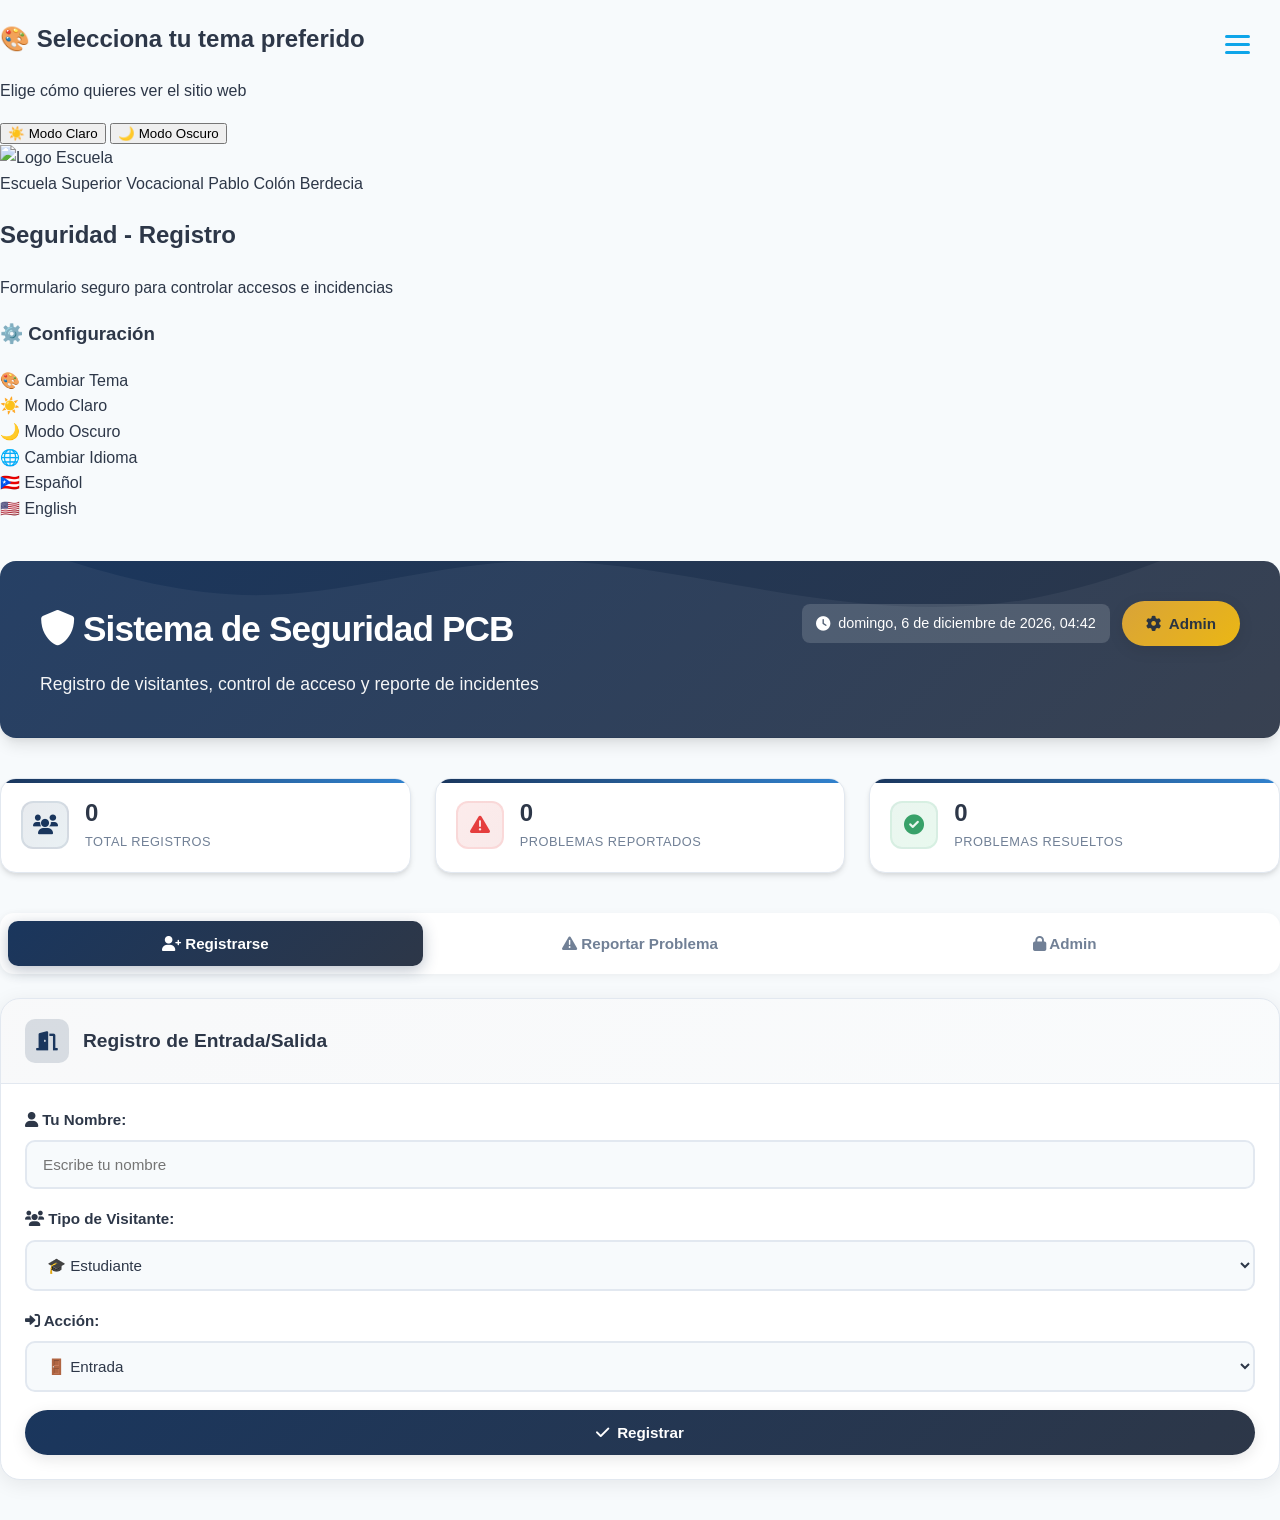
==== index.html @ 3d23e856 "Add files via upload" ====
<!DOCTYPE html>
<html lang="es">
<head>
  <meta charset="UTF-8">
  <meta name="viewport" content="width=device-width, initial-scale=1.0">
  <title>Seguridad - Registro | PCB</title>
  <link rel="stylesheet" href="jss/styles.css">
  <link rel="stylesheet" href="https://cdnjs.cloudflare.com/ajax/libs/font-awesome/6.0.0/css/all.min.css">
  <style>
    /* Professional Security Page Styles - Enhanced Professional Design */
    :root {
      --security-primary: #1a365d;
      --security-primary-light: #2d3748;
      --security-secondary: #4a5568;
      --security-accent: #3182ce;
      --security-success: #38a169;
      --security-warning: #d69e2e;
      --security-danger: #e53e3e;
      --security-bg: #f7fafc;
      --security-card: #ffffff;
      --security-text: #2d3748;
      --security-text-soft: #718096;
      --security-border: #e2e8f0;
      --security-shadow: 0 4px 6px -1px rgba(0, 0, 0, 0.1), 0 2px 4px -1px rgba(0, 0, 0, 0.06);
      --security-shadow-lg: 0 10px 15px -3px rgba(0, 0, 0, 0.1), 0 4px 6px -2px rgba(0, 0, 0, 0.05);
      --security-radius: 12px;
      --security-radius-lg: 16px;
    }

    body.dark-mode {
      --security-primary: #2d3748;
      --security-primary-light: #4a5568;
      --security-secondary: #718096;
      --security-accent: #63b3ed;
      --security-bg: #1a202c;
      --security-card: #2d3748;
      --security-text: #f7fafc;
      --security-text-soft: #a0aec0;
      --security-border: #4a5568;
      --security-shadow: 0 4px 6px -1px rgba(0, 0, 0, 0.3), 0 2px 4px -1px rgba(0, 0, 0, 0.2);
      --security-shadow-lg: 0 10px 15px -3px rgba(0, 0, 0, 0.3), 0 4px 6px -2px rgba(0, 0, 0, 0.2);
    }

    * {
      box-sizing: border-box;
    }

    body {
      font-family: 'Inter', -apple-system, BlinkMacSystemFont, 'Segoe UI', Roboto, sans-serif;
      line-height: 1.6;
      color: var(--security-text);
      background: var(--security-bg);
      margin: 0;
      padding: 0;
      -webkit-font-smoothing: antialiased;
      -moz-osx-font-smoothing: grayscale;
    }

    /* Page Header */
    .security-page-header {
      background: linear-gradient(135deg, var(--security-primary) 0%, var(--security-primary-light) 100%);
      padding: 40px;
      border-radius: var(--security-radius-lg);
      margin-bottom: 40px;
      color: white;
      box-shadow: var(--security-shadow-lg);
      position: relative;
      overflow: hidden;
    }

    .security-page-header::before {
      content: '';
      position: absolute;
      top: 0;
      left: 0;
      right: 0;
      bottom: 0;
      background: url('data:image/svg+xml,<svg xmlns="http://www.w3.org/2000/svg" viewBox="0 0 1440 320"><path fill="%23ffffff" fill-opacity="0.05" d="M0,96L48,112C96,128,192,160,288,160C384,160,480,128,576,122.7C672,117,768,139,864,154.7C960,171,1056,181,1152,165.3C1248,149,1344,107,1392,85.3L1440,64L1440,320L1392,320C1344,320,1248,320,1152,320C1056,320,960,320,864,320C768,320,672,320,576,320C480,320,384,320,288,320C192,320,96,320,48,320L0,320Z"></path></svg>') no-repeat bottom;
      background-size: cover;
      pointer-events: none;
    }

    .security-page-header h1 {
      margin: 0 0 12px 0;
      font-size: 2.2rem;
      font-weight: 800;
      position: relative;
      z-index: 1;
      letter-spacing: -0.025em;
    }

    .security-page-header p {
      margin: 0;
      opacity: 0.95;
      font-size: 1.1rem;
      position: relative;
      z-index: 1;
      font-weight: 400;
    }

    /* Dashboard Stats */
    .security-stats {
      display: grid;
      grid-template-columns: repeat(auto-fit, minmax(240px, 1fr));
      gap: 24px;
      margin-bottom: 40px;
    }

    .security-stat-card {
      background: var(--security-card);
      border-radius: var(--security-radius-lg);
      padding: 20px;
      display: flex;
      align-items: center;
      gap: 16px;
      box-shadow: var(--security-shadow);
      border: 1px solid var(--security-border);
      transition: all 0.3s cubic-bezier(0.4, 0, 0.2, 1);
      position: relative;
      overflow: hidden;
    }

    .security-stat-card::before {
      content: '';
      position: absolute;
      top: 0;
      left: 0;
      right: 0;
      height: 4px;
      background: linear-gradient(90deg, var(--security-primary), var(--security-accent));
    }

    .security-stat-card:hover {
      transform: translateY(-6px);
      box-shadow: var(--security-shadow-lg);
      border-color: var(--security-primary-light);
    }

    .security-stat-icon {
      width: 48px;
      height: 48px;
      border-radius: var(--security-radius);
      display: flex;
      align-items: center;
      justify-content: center;
      font-size: 1.25rem;
      flex-shrink: 0;
    }

    .security-stat-icon.entries {
      background: linear-gradient(135deg, rgba(26, 54, 93, 0.1), rgba(45, 116, 148, 0.1));
      color: var(--security-primary);
      border: 2px solid rgba(26, 54, 93, 0.1);
    }

    .security-stat-icon.problems {
      background: linear-gradient(135deg, rgba(229, 62, 62, 0.1), rgba(197, 48, 48, 0.1));
      color: var(--security-danger);
      border: 2px solid rgba(229, 62, 62, 0.1);
    }

    .security-stat-icon.solved {
      background: linear-gradient(135deg, rgba(56, 161, 105, 0.1), rgba(34, 197, 94, 0.1));
      color: var(--security-success);
      border: 2px solid rgba(56, 161, 105, 0.1);
    }

    .security-stat-info h4 {
      margin: 0 0 4px 0;
      font-size: 1.5rem;
      font-weight: 800;
      color: var(--security-text);
      line-height: 1.2;
    }

    .security-stat-info p {
      margin: 0;
      font-size: 0.8rem;
      color: var(--security-text-soft);
      font-weight: 500;
      text-transform: uppercase;
      letter-spacing: 0.5px;
    }

    /* Security Cards */
    .security-card {
      background: var(--security-card);
      border-radius: 20px;
      border: 1px solid var(--security-border);
      box-shadow: 0 4px 20px rgba(0, 0, 0, 0.08);
      overflow: hidden;
      transition: transform 0.3s ease, box-shadow 0.3s ease;
    }

    .security-card:hover {
      transform: translateY(-3px);
      box-shadow: 0 8px 30px rgba(0, 0, 0, 0.12);
    }

    .security-card-header {
      padding: 20px 24px;
      border-bottom: 1px solid var(--security-border);
      display: flex;
      align-items: center;
      gap: 14px;
      background: linear-gradient(135deg, rgba(29, 53, 87, 0.03) 0%, rgba(69, 123, 157, 0.03) 100%);
    }

    .security-card-header h3 {
      margin: 0;
      font-size: 1.2rem;
      font-weight: 700;
      color: var(--security-text);
    }

    .security-card-header .header-icon {
      width: 44px;
      height: 44px;
      border-radius: 10px;
      display: flex;
      align-items: center;
      justify-content: center;
      font-size: 1.2rem;
    }

    .security-card.visitor-card .header-icon {
      background: rgba(29, 53, 87, 0.15);
      color: var(--security-primary);
    }

    .security-card.problem-card .header-icon {
      background: rgba(239, 68, 68, 0.15);
      color: var(--security-danger);
    }

    .security-card.admin-card .header-icon {
      background: rgba(250, 204, 21, 0.15);
      color: var(--security-warning);
    }

    .security-card-body {
      padding: 24px;
    }

    /* Form Styles */
    .security-form .form-group {
      margin-bottom: 18px;
    }

    .security-form label {
      display: block;
      font-weight: 600;
      color: var(--security-text);
      margin-bottom: 8px;
      font-size: 0.95rem;
    }

    .security-form input,
    .security-form select,
    .security-form textarea {
      width: 100%;
      padding: 14px 16px;
      border: 2px solid var(--security-border);
      border-radius: 10px;
      font-size: 0.95rem;
      background: var(--security-bg);
      color: var(--security-text);
      transition: border-color 0.3s, box-shadow 0.3s;
    }

    .security-form input:focus,
    .security-form select:focus,
    .security-form textarea:focus {
      outline: none;
      border-color: var(--security-primary);
      box-shadow: 0 0 0 4px rgba(29, 53, 87, 0.1);
    }

    body.dark-mode .security-form input,
    body.dark-mode .security-form select,
    body.dark-mode .security-form textarea {
      background: rgba(0, 0, 0, 0.2);
    }

    .security-form textarea {
      min-height: 120px;
      resize: vertical;
    }

    /* Buttons */
    .security-btn {
      display: inline-flex;
      align-items: center;
      justify-content: center;
      gap: 8px;
      padding: 14px 24px;
      border: none;
      border-radius: 50px;
      font-size: 0.95rem;
      font-weight: 600;
      cursor: pointer;
      transition: all 0.3s ease;
      box-shadow: 0 4px 15px rgba(0, 0, 0, 0.1);
    }

    .security-btn-primary {
      background: linear-gradient(135deg, var(--security-primary) 0%, var(--security-primary-light) 100%);
      color: white;
    }

    .security-btn-primary:hover {
      transform: translateY(-2px);
      box-shadow: 0 6px 20px rgba(29, 53, 87, 0.3);
    }

    .security-btn-success {
      background: var(--security-success);
      color: white;
    }

    .security-btn-success:hover {
      background: #16a34a;
      transform: translateY(-2px);
    }

    .security-btn-danger {
      background: linear-gradient(135deg, var(--security-danger) 0%, #dc2626 100%);
      color: white;
    }

    .security-btn-danger:hover {
      transform: translateY(-2px);
      box-shadow: 0 6px 20px rgba(239, 68, 68, 0.3);
    }

    .security-btn-warning {
      background: linear-gradient(135deg, var(--security-warning) 0%, #eab308 100%);
      color: #1f2937;
    }

    .security-btn-warning:hover {
      transform: translateY(-2px);
      box-shadow: 0 6px 20px rgba(250, 204, 21, 0.3);
    }

    .security-btn-block {
      width: 100%;
    }

    /* Tables */
    .security-table {
      width: 100%;
      border-collapse: collapse;
      margin-top: 16px;
      display: block;
      overflow-x: auto;
      overflow-y: auto;
      max-height: 500px;
    }

    .security-table th {
      background: linear-gradient(135deg, var(--security-primary) 0%, var(--security-primary-light) 100%);
      color: white;
      padding: 14px 16px;
      text-align: left;
      font-weight: 600;
      font-size: 0.9rem;
    }

    .security-table th:first-child {
      border-radius: 10px 0 0 0;
    }

    .security-table th:last-child {
      border-radius: 0 10px 0 0;
    }

    .security-table td {
      padding: 14px 16px;
      border-bottom: 1px solid var(--security-border);
      color: var(--security-text);
      font-size: 0.9rem;
      max-width: 200px;
      overflow: auto;
      white-space: nowrap;
    }

    .security-table td:last-child {
      overflow: visible;
      white-space: normal;
      max-width: none;
    }

    .security-table tr:hover {
      background: rgba(29, 53, 87, 0.03);
    }

    body.dark-mode .security-table tr:hover {
      background: rgba(255, 255, 255, 0.03);
    }

    /* Action Buttons in Table */
    .action-btn {
      padding: 8px 12px;
      border: none;
      border-radius: 8px;
      cursor: pointer;
      font-size: 0.85rem;
      transition: all 0.2s;
      display: inline-flex;
      align-items: center;
      gap: 4px;
    }

    .action-btn.delete {
      background: rgba(239, 68, 68, 0.15);
      color: var(--security-danger);
    }

    .action-btn.delete:hover {
      background: var(--security-danger);
      color: white;
    }

    .action-btn.solve {
      background: rgba(34, 197, 94, 0.15);
      color: var(--security-success);
    }

    .action-btn.solve:hover {
      background: var(--security-success);
      color: white;
    }

    .action-btn.view {
      background: rgba(69, 123, 157, 0.15);
      color: var(--security-primary-light);
    }

    .action-btn.view:hover {
      background: var(--security-primary-light);
      color: white;
    }

    /* Status Badges */
    .status-badge {
      display: inline-flex;
      align-items: center;
      gap: 6px;
      padding: 6px 12px;
      border-radius: 20px;
      font-size: 0.8rem;
      font-weight: 600;
    }

    .status-badge.pending {
      background: rgba(239, 68, 68, 0.15);
      color: var(--security-danger);
    }

    .status-badge.solved {
      background: rgba(34, 197, 94, 0.15);
      color: var(--security-success);
    }

    /* Tabs */
    .security-tabs {
      display: flex;
      gap: 10px;
      margin-bottom: 24px;
      background: var(--security-card);
      padding: 8px;
      border-radius: 14px;
      box-shadow: 0 2px 10px rgba(0, 0, 0, 0.05);
    }

    .security-tab {
      flex: 1;
      padding: 14px 20px;
      text-align: center;
      background: transparent;
      border: none;
      border-radius: 10px;
      color: var(--security-text-soft);
      font-size: 0.95rem;
      font-weight: 600;
      cursor: pointer;
      transition: all 0.3s ease;
    }

    .security-tab:hover {
      color: var(--security-text);
      background: rgba(29, 53, 87, 0.05);
    }

    .security-tab.active {
      background: linear-gradient(135deg, var(--security-primary) 0%, var(--security-primary-light) 100%);
      color: white;
      box-shadow: 0 4px 15px rgba(29, 53, 87, 0.3);
    }

    /* Admin Panel */
    .admin-panel {
      background: linear-gradient(135deg, #fffbeb 0%, #fef3c7 100%);
      border-radius: 16px;
      border: 2px solid var(--security-warning);
      padding: 24px;
      margin-bottom: 30px;
    }

    body.dark-mode .admin-panel {
      background: linear-gradient(135deg, #422006 0%, #713f12 100%);
    }

    .admin-panel-header {
      display: flex;
      justify-content: space-between;
      align-items: center;
      margin-bottom: 20px;
    }

    .admin-panel-header h3 {
      margin: 0;
      color: #92400e;
      display: flex;
      align-items: center;
      gap: 10px;
    }

    body.dark-mode .admin-panel-header h3 {
      color: #fbbf24;
    }

    /* Ensure admin panel elements are always visible and clickable */
    .admin-panel {
      position: relative;
      z-index: 50;
    }

    .admin-panel .security-btn-danger {
      position: relative !important;
      z-index: 100 !important;
      pointer-events: auto !important;
    }

    /* Success Message */
    .success-message {
      padding: 16px 20px;
      background: rgba(34, 197, 94, 0.15);
      border: 1px solid rgba(34, 197, 94, 0.3);
      border-radius: 10px;
      color: var(--security-success);
      font-weight: 600;
      text-align: center;
      margin-top: 16px;
      animation: fadeInUp 0.3s ease;
    }

    /* Empty State */
    .empty-state {
      text-align: center;
      padding: 40px 20px;
      color: var(--security-text-soft);
    }

    .empty-state i {
      font-size: 3rem;
      margin-bottom: 16px;
      opacity: 0.5;
    }

    /* Grid Layout */
    .security-dashboard {
      display: grid;
      grid-template-columns: repeat(auto-fit, minmax(350px, 1fr));
      gap: 24px;
    }

    /* Responsive */
    @media (max-width: 768px) {
      .security-dashboard {
        grid-template-columns: 1fr;
      }

      .security-tabs {
        flex-direction: column;
      }

      .security-stats {
        grid-template-columns: 1fr 1fr;
      }

      .security-page-header h1 {
        font-size: 1.1rem;
      }

      .security-table {
        display: block;
        overflow-x: auto;
        overflow-y: auto;
        max-height: 400px;
      }
    }

    /* Animations */
    @keyframes fadeInUp {
      from {
        opacity: 0;
        transform: translateY(10px);
      }
      to {
        opacity: 1;
        transform: translateY(0);
      }
    }

    .hidden {
      display: none !important;
    }

    /* Photo Preview */
    #photoPreview {
      margin-top: 12px;
    }

    #photoPreview img {
      max-width: 200px;
      max-height: 150px;
      border-radius: 10px;
      box-shadow: 0 4px 12px rgba(0, 0, 0, 0.1);
    }

    #photoPreview button {
      margin-left: 10px;
      padding: 8px 12px;
    }

    /* Thumbnail in admin problems table */
    .problem-thumb {
      width: 40px;
      height: 40px;
      object-fit: cover;
      border-radius: 6px;
      cursor: pointer;
      transition: transform 0.2s, box-shadow 0.2s;
      border: 2px solid var(--security-border);
    }

    .problem-thumb:hover {
      transform: scale(1.1);
      box-shadow: 0 4px 12px rgba(0, 0, 0, 0.2);
      border-color: var(--security-primary);
    }

    /* Photo Modal / Lightbox */
    .photo-modal {
      display: none;
      position: fixed;
      z-index: 10000;
      left: 0;
      top: 0;
      width: 100%;
      height: 100%;
      background-color: rgba(0, 0, 0, 0.9);
      backdrop-filter: blur(5px);
    }

    .photo-modal-content {
      margin: auto;
      display: block;
      max-width: 90%;
      max-height: 50%;
      position: absolute;
      top: 40%;
      left: 50%;
      transform: translate(-50%, -50%);
      border-radius: 8px;
      box-shadow: 0 0 30px rgba(0, 0, 0, 0.5);
    }

    .photo-modal-close {
      position: absolute;
      top: 20px;
      right: 35px;
      color: #fff;
      font-size: 40px;
      font-weight: bold;
      cursor: pointer;
      z-index: 10001;
      transition: color 0.2s;
      line-height: 1;
    }

    .photo-modal-close:hover {
      color: var(--security-accent);
    }

    .photo-modal-caption {
      position: absolute;
      bottom: 20px;
      left: 50%;
      transform: translateX(-50%);
      width: 90%;
      max-width: 800px;
      max-height: 40%;
      overflow-y: auto;
      overflow-x: hidden;
      color: #fff;
      font-size: 16px;
      text-align: left;
      background: rgba(0, 0, 0, 0.85);
      padding: 20px 25px;
      border-radius: 12px;
      line-height: 1.6;
      word-wrap: break-word;
      white-space: pre-wrap;
    }
    .photo-modal-caption::-webkit-scrollbar {
      width: 10px;
    }
    .photo-modal-caption::-webkit-scrollbar-track {
      background: rgba(255,255,255,0.1);
      border-radius: 5px;
    }
    .photo-modal-caption::-webkit-scrollbar-thumb {
      background: rgba(255,255,255,0.5);
      border-radius: 5px;
    }
    .photo-modal-caption::-webkit-scrollbar-thumb:hover {
      background: rgba(255,255,255,0.7);
    }
      height: 40px;
      object-fit: cover;
      border-radius: 4px;
      cursor: pointer;
    }

    /* Login Form */
    .login-container {
      max-width: 400px;
      margin: 0 auto;
      padding: 30px;
      background: var(--security-card);
      border-radius: 16px;
      box-shadow: 0 4px 20px rgba(0, 0, 0, 0.08);
    }

    /* Current Time */
    .current-time {
      display: inline-flex;
      align-items: center;
      gap: 8px;
      padding: 8px 14px;
      background: rgba(255, 255, 255, 0.15);
      border-radius: 8px;
      font-size: 0.9rem;
    }

    /* Filter Section */
    .filter-buttons {
      display: flex;
      gap: 10px;
      margin-bottom: 20px;
      flex-wrap: wrap;
    }

    /* Modal Styles */
    .modal {
      display: none;
      position: fixed;
      z-index: 1000;
      left: 0;
      top: 0;
      width: 100%;
      height: 100%;
      background-color: rgba(0, 0, 0, 0.8);
      cursor: pointer;
    }

    .modal-content {
      margin: 10% auto;
      padding: 20px;
      width: 80%;
      max-width: 600px;
      cursor: default;
    }

    .close {
      color: #aaa;
      float: right;
      font-size: 28px;
      font-weight: bold;
      cursor: pointer;
    }

    .close:hover {
      color: white;
    }

    /* Mostrar hamburger en todos los tamaños */
    .hamburger {
      display: flex !important;
      flex-direction: column;
      cursor: pointer;
      gap: 5px;
      padding: 10px;
      margin-left: auto;
    }

    .hamburger span {
      width: 25px;
      height: 3px;
      background: var(--primary-color);
      transition: 0.3s;
      border-radius: 2px;
    }

    .hamburger:hover span {
      background: var(--secondary-color);
    }
  </style>
</head>
<body>
  <!-- Popup de selección de tema -->
  <div id="themePopup" class="theme-popup">
    <div class="theme-popup-content">
      <h2 data-translate="🎨 Selecciona tu tema preferido">🎨 Selecciona tu tema preferido</h2>
      <p data-translate="Elige cómo quieres ver el sitio web">Elige cómo quieres ver el sitio web</p>
      <div class="theme-buttons">
        <button class="theme-btn theme-btn-light" id="btnLightMode" data-translate="☀️ Modo Claro">
          ☀️ Modo Claro
        </button>
        <button class="theme-btn theme-btn-dark" id="btnDarkMode" data-translate="🌙 Modo Oscuro">
          🌙 Modo Oscuro
        </button>
      </div>
    </div>
  </div>

  <script>
    // Script inline para modo claro/oscuro
    (function () {
      function hidePopup() {
        document.getElementById('themePopup').classList.add('hidden');
      }

      function setLightMode() {
        document.body.classList.remove('dark-mode');
        localStorage.setItem('theme', 'light');
        hidePopup();
      }

      function setDarkMode() {
        document.body.classList.add('dark-mode');
        localStorage.setItem('theme', 'dark');
        hidePopup();
      }

      function checkTheme() {
        const savedTheme = localStorage.getItem('theme');
        if (savedTheme === 'dark') {
          document.body.classList.add('dark-mode');
          hidePopup();
        } else if (savedTheme === 'light') {
          hidePopup();
        }
      }

      // Ejecutar inmediatamente
      checkTheme();

      document.addEventListener('DOMContentLoaded', function () {
        const btnLight = document.getElementById('btnLightMode');
        const btnDark = document.getElementById('btnDarkMode');

        if (btnLight) {
          btnLight.addEventListener('click', setLightMode);
        }
        if (btnDark) {
          btnDark.addEventListener('click', setDarkMode);
        }
      });
    })();
  </script>

<header>
    <div class="container navbar">
      <div class="logo">
        <img src="LOGO6.png" alt="Logo Escuela" class="logo-image">
        <div class="logo-text">
          <span class="logo-title" data-translate="Escuela Superior Vocacional">Escuela Superior Vocacional</span>
          <span class="logo-subtitle">Pablo Colón Berdecia</span>
        </div>
      </div>
      <!-- Hamburger Menu Button -->
      <div class="hamburger" id="hamburgerBtn" style="display: flex !important; flex-direction: column; cursor: pointer; gap: 5px; padding: 10px; position: absolute; right: 20px; top: 25px;">
        <span style="width: 25px; height: 3px; background: #0ea5e9; transition: 0.3s; border-radius: 2px;"></span>
        <span style="width: 25px; height: 3px; background: #0ea5e9; transition: 0.3s; border-radius: 2px;"></span>
        <span style="width: 25px; height: 3px; background: #0ea5e9; transition: 0.3s; border-radius: 2px;"></span>
      </div>
      <ul class="nav-menu"></ul>
    </div>
  </header>

  <section class="hero">
    <div class="hero-content">
      <h1>Seguridad - Registro</h1>
      <p data-translate="Formulario seguro para controlar accesos e incidencias">Formulario seguro para controlar accesos e incidencias</p>
    </div>
  </section>

  <!-- Sidebar Menu -->
  <div class="sidebar-overlay" id="sidebarOverlay"></div>
  <div class="sidebar-menu" id="sidebarMenu">
    <div class="sidebar-header">
      <h3 data-translate="⚙️ Configuración">⚙️ Configuración</h3>
    </div>
    <div class="sidebar-content">
      <!-- Theme Toggle -->
      <div class="sidebar-option" id="themeToggle">
        <span data-translate="🎨 Cambiar Tema">🎨 Cambiar Tema</span>
      </div>
      <div class="theme-options" id="themeOptions">
        <div class="theme-option" id="selectLightTheme">
          <span data-translate="☀️ Modo Claro">☀️ Modo Claro</span>
        </div>
        <div class="theme-option" id="selectDarkTheme">
          <span data-translate="🌙 Modo Oscuro">🌙 Modo Oscuro</span>
        </div>
      </div>

      <!-- Language Toggle -->
      <div class="sidebar-option" id="languageToggle">
        <span data-translate="🌐 Cambiar Idioma">🌐 Cambiar Idioma</span>
      </div>
      <div class="language-options" id="languageOptions">
        <div class="language-option" id="selectSpanish">
          <span>🇵🇷 Español</span>
        </div>
        <div class="language-option" id="selectEnglish">
          <span>🇺🇸 English</span>
        </div>
      </div>
    </div>
  </div>

  <script>
    // Hamburger menu functionality
    (function () {
      const hamburgerBtn = document.getElementById('hamburgerBtn');
      const sidebarMenu = document.getElementById('sidebarMenu');
      const sidebarOverlay = document.getElementById('sidebarOverlay');
      const themeToggle = document.getElementById('themeToggle');
      const themeOptions = document.getElementById('themeOptions');
      const languageToggle = document.getElementById('languageToggle');
      const languageOptions = document.getElementById('languageOptions');
      const selectLightTheme = document.getElementById('selectLightTheme');
      const selectDarkTheme = document.getElementById('selectDarkTheme');
      const selectSpanish = document.getElementById('selectSpanish');
      const selectEnglish = document.getElementById('selectEnglish');

      function openSidebarMenu() {
        sidebarMenu.classList.add('active');
        sidebarOverlay.classList.add('active');
      }

      function closeSidebarMenu() {
        sidebarMenu.classList.remove('active');
        sidebarOverlay.classList.remove('active');
        themeOptions.classList.remove('active');
        languageOptions.classList.remove('active');
      }

      if (hamburgerBtn) {
        hamburgerBtn.addEventListener('click', openSidebarMenu);
      }

      if (sidebarOverlay) {
        sidebarOverlay.addEventListener('click', closeSidebarMenu);
      }

      // Theme toggle
      if (themeToggle) {
        themeToggle.addEventListener('click', function () {
          themeOptions.classList.toggle('active');
          languageOptions.classList.remove('active');
        });
      }

      // Language toggle
      if (languageToggle) {
        languageToggle.addEventListener('click', function () {
          languageOptions.classList.toggle('active');
          themeOptions.classList.remove('active');
        });
      }

      // Select Light Theme
      if (selectLightTheme) {
        selectLightTheme.addEventListener('click', function () {
          document.body.classList.remove('dark-mode');
          localStorage.setItem('theme', 'light');
          closeSidebarMenu();
        });
      }

      // Select Dark Theme
      if (selectDarkTheme) {
        selectDarkTheme.addEventListener('click', function () {
          document.body.classList.add('dark-mode');
          localStorage.setItem('theme', 'dark');
          closeSidebarMenu();
        });
      }

      // Seleccionar idioma español - revert to original untranslated
      if (selectSpanish) {
        selectSpanish.addEventListener('click', function () {
          localStorage.setItem('language', 'original');
          revertToOriginal();
          closeSidebarMenu();
        });
      }

      // Seleccionar idioma inglés
      if (selectEnglish) {
        selectEnglish.addEventListener('click', function () {
          localStorage.setItem('language', 'en');
          translatePage('en');
          updateDateTime(); // Update date to English
          closeSidebarMenu();
        });
      }
    })();
    
    // Revert to original untranslated version
    function revertToOriginal() {
      localStorage.setItem('language', 'original');
      // Reload the page to restore original content
      window.location.reload();
    }
    
    // Translation system
    const translations = {
      es: {
        // Header
        'Seguridad - Registro': 'Seguridad - Registro',
        'Sistema de Seguridad PCB': 'Sistema de Seguridad PCB',
        'Registro de visitantes, control de acceso y reporte de incidentes': 'Registro de visitantes, control de acceso y reporte de incidentes',
        'Formulario seguro para controlar accesos e incidencias': 'Formulario seguro para controlar accesos e incidencias',
        
        // Stats
        'Total Registros': 'Total Registros',
        'Problemas Reportados': 'Problemas Reportados',
        'Problemas Resueltos': 'Problemas Resueltos',
        
        // Tabs
        'Registrarse': 'Registrarse',
        'Reportar Problema': 'Reportar Problema',
        'Admin': 'Admin',
        
        // Registration Form
        'Registro de Entrada/Salida': 'Registro de Entrada/Salida',
        'Tu Nombre:': 'Tu Nombre:',
        'Escribe tu nombre': 'Escribe tu nombre',
        'Tipo de Visitante:': 'Tipo de Visitante:',
        'Estudiante': 'Estudiante',
        'Padre/Madre': 'Padre/Madre',
        'Invitado': 'Invitado',
        'Proveedor': 'Proveedor',
        'Trabajador': 'Trabajador',
        'Acción:': 'Acción:',
        'Entrada': 'Entrada',
        'Salida': 'Salida',
        'Registrar': 'Registrar',
        
        // Problem Form
        'Reportar un Problema': 'Reportar un Problema',
        '¿Viste algo sospechoso o tienes una emergencia? Repórtalo aquí de manera confidencial.': '¿Viste algo sospechoso o tienes una emergencia? Repórtalo aquí de manera confidencial.',
        'Tipo de Problema:': 'Tipo de Problema:',
        'Problema de Seguridad': 'Problema de Seguridad',
        'Emergencia Médica': 'Emergencia Médica',
        'Problema de Instalaciones': 'Problema de Instalaciones',
        'Problema de Conducta': 'Problema de Conducta',
        'Otro': 'Otro',
        'Lugar (donde ocurrió):': 'Lugar (donde ocurrió):',
        'Ej: Entrada principal, Patio, etc.': 'Ej: Entrada principal, Patio, etc.',
        'Descripción del Problema:': 'Descripción del Problema:',
        'Describe lo que pasó...': 'Describe lo que pasó...',
        'Foto (opcional):': 'Foto (opcional):',
        'Tu Nombre:': 'Tu Nombre:',
        'Tu nombre': 'Tu nombre',
        'Enviar Reporte': 'Enviar Reporte',
        
        // Admin
        'Acceso de Administrador': 'Acceso de Administrador',
        'Contraseña:': 'Contraseña:',
        'Ingresa la contraseña': 'Ingresa la contraseña',
        'Iniciar Sesión': 'Iniciar Sesión',
        'Panel de Administración': 'Panel de Administración',
        'Cerrar': 'Cerrar',
        'Registros': 'Registros',
        'Problemas': 'Problemas',
        'Exportar CSV': 'Exportar CSV',
        'Borrar Todo': 'Borrar Todo',
        'Borrar Todos': 'Borrar Todos',
        'Eliminar': 'Eliminar',
        'Resolver': 'Resolver',
        'Ver': 'Ver',
        
        // Table headers
        'Nombre': 'Nombre',
        'Tipo': 'Tipo',
        'Acción': 'Acción',
        'Hora': 'Hora',
        'Acciones': 'Acciones',
        'Lugar': 'Lugar',
        'Descripción': 'Descripción',
        'Reportero': 'Reportero',
        'Fecha': 'Fecha',
        'Estado': 'Estado',
        'Foto': 'Foto',
        'Anónimo': 'Anónimo',
        'Pendiente': 'Pendiente',
        'Resuelto': 'Resuelto',
        
        // Sidebar
        '⚙️ Configuración': '⚙️ Configuración',
        '🎨 Cambiar Tema': '🎨 Cambiar Tema',
        '☀️ Modo Claro': '☀️ Modo Claro',
        '🌙 Modo Oscuro': '🌙 Modo Oscuro',
        '🌐 Cambiar Idioma': '🌐 Cambiar Idioma',
        '🇵🇷 Español': '🇵🇷 Español',
        '🇺🇸 English': '🇺🇸 English',
        
        // Admin panel header
        'Admin': 'Admin',
        
        // Empty states
        'No hay registros': 'No hay registros',
        'No hay problemas reportados': 'No hay problemas reportados',
        
        // Messages
        'Registro completado exitosamente': 'Registro completado exitosamente',
        'Reporte enviado exitosamente': 'Reporte enviado exitosamente',
        'Contraseña incorrecta': 'Contraseña incorrecta',
        'Sesión activa como administrador': 'Sesión activa como administrador',
        
        // Confirmations
        '¿Estás seguro de eliminar este registro?': '¿Estás seguro de eliminar este registro?',
        '¿Estás seguro de eliminar este reporte?': '¿Estás seguro de eliminar este reporte?',
        '¿Estás seguro de eliminar TODOS los registros? Esta acción no se puede deshacer.': '¿Estás seguro de eliminar TODOS los registros? Esta acción no se puede deshacer.',
        '¿Estás seguro de eliminar TODOS los problemas reportados? Esta acción no se puede deshacer.': '¿Estás seguro de eliminar TODOS los problemas reportados? Esta acción no se puede deshacer.',
        
        // Export
        'No hay registros para exportar': 'No hay registros para exportar',
        'No hay problemas para exportar': 'No hay problemas para exportar',
        
        // Placeholders
        'Por favor ingresa tu nombre': 'Por favor ingresa tu nombre'
      },
      en: {
        // Header
        'Seguridad - Registro': 'Security - Registration',
        'Sistema de Seguridad PCB': 'PCB Security System',
        'Registro de visitantes, control de acceso y reporte de incidentes': 'Visitor registration, access control and incident reporting',
        'Formulario seguro para controlar accesos e incidencias': 'Safe form to control access and incidents',
        
        // Stats
        'Total Registros': 'Total Registrations',
        'Problemas Reportados': 'Problems Reported',
        'Problemas Resueltos': 'Problems Solved',
        
        // Tabs
        'Registrarse': 'Register',
        'Reportar Problema': 'Report Problem',
        'Admin': 'Admin',
        
        // Registration Form
        'Registro de Entrada/Salida': 'Entry/Exit Registration',
        'Tu Nombre:': 'Your Name:',
        'Escribe tu nombre': 'Write your name',
        'Tipo de Visitante:': 'Visitor Type:',
        'Estudiante': 'Student',
        'Padre/Madre': 'Parent',
        'Invitado': 'Guest',
        'Proveedor': 'Supplier',
        'Trabajador': 'Worker',
        'Acción:': 'Action:',
        'Entrada': 'Entry',
        'Salida': 'Exit',
        'Registrar': 'Register',
        
        // Problem Form
        'Reportar un Problema': 'Report a Problem',
        '¿Viste algo sospechoso o tienes una emergencia? Repórtalo aquí de manera confidencial.': 'Did you see something suspicious or have an emergency? Report it here confidentially.',
        'Tipo de Problema:': 'Problem Type:',
        'Problema de Seguridad': 'Security Problem',
        'Emergencia Médica': 'Medical Emergency',
        'Problema de Instalaciones': 'Facilities Problem',
        'Problema de Conducta': 'Conduct Problem',
        'Otro': 'Other',
        'Lugar (donde ocurrió):': 'Location (where it happened):',
        'Ej: Entrada principal, Patio, etc.': 'Ex: Main entrance, Playground, etc.',
        'Descripción del Problema:': 'Problem Description:',
        'Describe lo que pasó...': 'Describe what happened...',
        'Foto (opcional):': 'Photo (optional):',
        'Tu Nombre:': 'Your Name:',
        'Tu nombre': 'Your name',
        'Enviar Reporte': 'Send Report',
        
        // Admin
        'Acceso de Administrador': 'Administrator Access',
        'Contraseña:': 'Password:',
        'Ingresa la contraseña': 'Enter the password',
        'Iniciar Sesión': 'Log In',
        'Panel de Administración': 'Administration Panel',
        'Cerrar': 'Close',
        'Registros': 'Records',
        'Problemas': 'Problems',
        'Exportar CSV': 'Export CSV',
        'Borrar Todo': 'Delete All',
        'Borrar Todos': 'Delete All',
        'Eliminar': 'Delete',
        'Resolver': 'Solve',
        'Ver': 'View',
        
        // Table headers
        'Nombre': 'Name',
        'Tipo': 'Type',
        'Acción': 'Action',
        'Hora': 'Time',
        'Acciones': 'Actions',
        'Lugar': 'Location',
        'Descripción': 'Description',
        'Reportero': 'Reporter',
        'Fecha': 'Date',
        'Estado': 'Status',
        'Foto': 'Photo',
        'Anónimo': 'Anonymous',
        'Pendiente': 'Pending',
        'Resuelto': 'Solved',
        
        // Sidebar
        '⚙️ Configuración': '⚙️ Settings',
        '🎨 Cambiar Tema': '🎨 Change Theme',
        '☀️ Modo Claro': '☀️ Light Mode',
        '🌙 Modo Oscuro': '🌙 Dark Mode',
        '🌐 Cambiar Idioma': '🌐 Change Language',
        '🇵🇷 Español': '🇵🇷 Spanish',
        '🇺🇸 English': '🇺🇸 English',
        
        // Admin panel header
        'Admin': 'Admin',
        
        // Empty states
        'No hay registros': 'No records',
        'No hay problemas reportados': 'No problems reported',
        
        // Messages
        'Registro completado exitosamente': 'Registration completed successfully',
        'Reporte enviado exitosamente': 'Report sent successfully',
        'Contraseña incorrecta': 'Incorrect password',
        'Sesión activa como administrador': 'Active session as administrator',
        
        // Confirmations
        '¿Estás seguro de eliminar este registro?': 'Are you sure you want to delete this record?',
        '¿Estás seguro de eliminar este reporte?': 'Are you sure you want to delete this report?',
        '¿Estás seguro de eliminar TODOS los registros? Esta acción no se puede deshacer.': 'Are you sure you want to delete ALL records? This action cannot be undone.',
        '¿Estás seguro de eliminar TODOS los problemas reportados? Esta acción no se puede deshacer.': 'Are you sure you want to delete ALL reported problems? This action cannot be undone.',
        
        // Export
        'No hay registros para exportar': 'No records to export',
        'No hay problemas para exportar': 'No problems to export',
        
        // Placeholders
        'Por favor ingresa tu nombre': 'Please enter your name'
      }
    };
    
    // Translation function - simplified and unified
    function translatePage(lang) {
      // Save language to localStorage
      localStorage.setItem('language', lang);
      
      // Get the translations for the current language
      const t = translations[lang];
      if (!t) return;
      
      // Update document lang attribute
      document.documentElement.lang = lang;
      
      // Translate elements with data-translate attribute
      document.querySelectorAll('[data-translate]').forEach(el => {
        const key = el.getAttribute('data-translate');
        if (t[key]) {
          el.textContent = t[key];
        }
      });
      
      // Translate input placeholders
      document.querySelectorAll('input[placeholder]').forEach(el => {
        const key = el.getAttribute('placeholder');
        if (t[key]) {
          el.setAttribute('placeholder', t[key]);
        }
      });
      
      // Translate select options
      document.querySelectorAll('select').forEach(select => {
        select.querySelectorAll('option').forEach(option => {
          const key = option.textContent.trim();
          if (t[key]) {
            option.textContent = t[key];
          }
        });
      });
      
      // Translate button text - preserve icons and other child elements
      document.querySelectorAll('button').forEach(btn => {
        // Skip buttons with data-translate attribute (handled above)
        if (btn.hasAttribute('data-translate')) return;
        
        // Get the text node content only (not icons)
        const textContent = btn.textContent.trim();
        if (t[textContent]) {
          // Preserve all child elements (icons) and replace only the text
          const iconElements = btn.querySelectorAll('i');
          btn.textContent = t[textContent];
          // Re-append icon elements at the beginning
          iconElements.forEach(icon => {
            btn.insertBefore(icon, btn.firstChild);
          });
        }
      });
      
      // Translate labels
      document.querySelectorAll('label').forEach(label => {
        const key = label.textContent.trim();
        if (t[key]) {
          label.textContent = t[key];
        }
      });
      
      // Translate table headers
      document.querySelectorAll('th').forEach(th => {
        const key = th.textContent.trim();
        if (t[key]) {
          th.textContent = t[key];
        }
      });
      
      // Translate h1, h2, h3 elements
      document.querySelectorAll('h1, h2, h3').forEach(heading => {
        const key = heading.textContent.trim();
        if (t[key]) {
          heading.textContent = t[key];
        }
      });
      
      // Translate paragraph and span elements
      document.querySelectorAll('p, span').forEach(el => {
        const key = el.textContent.trim();
        if (t[key] && !el.hasAttribute('data-translate')) {
          el.textContent = t[key];
        }
      });
    }
    
    // Check saved language on load
    (function() {
      const savedLang = localStorage.getItem('language');
      if (savedLang) {
        translatePage(savedLang);
      }
    })();
  </script>

  <div class="container" style="padding: 40px 0;">
    <!-- Professional Header -->
    <div class="security-page-header">
      <div style="display: flex; justify-content: space-between; align-items: flex-start; flex-wrap: wrap; gap: 16px;">
        <div>
          <h1><i class="fas fa-shield-alt"></i> Sistema de Seguridad PCB</h1>
          <p>Registro de visitantes, control de acceso y reporte de incidentes</p>
        </div>
        <div style="display: flex; gap: 12px; align-items: center;">
          <div class="current-time">
            <i class="fas fa-clock"></i>
            <span id="currentDateTime"></span>
          </div>
          <button id="adminToggleBtn" class="security-btn security-btn-warning" onclick="toggleAdminMode()">
            <i class="fas fa-cog"></i> Admin
          </button>
        </div>
      </div>
    </div>

    <!-- Statistics Dashboard -->
    <div class="security-stats">
      <div class="security-stat-card">
        <div class="security-stat-icon entries">
          <i class="fas fa-users"></i>
        </div>
        <div class="security-stat-info">
          <h4 id="statTotalEntries">0</h4>
          <p>Total Registros</p>
        </div>
      </div>
      <div class="security-stat-card">
        <div class="security-stat-icon problems">
          <i class="fas fa-exclamation-triangle"></i>
        </div>
        <div class="security-stat-info">
          <h4 id="statTotalProblems">0</h4>
          <p>Problemas Reportados</p>
        </div>
      </div>
      <div class="security-stat-card">
        <div class="security-stat-icon solved">
          <i class="fas fa-check-circle"></i>
        </div>
        <div class="security-stat-info">
          <h4 id="statSolvedProblems">0</h4>
          <p>Problemas Resueltos</p>
        </div>
      </div>
    </div>

    <!-- Admin Panel -->
    <div id="adminPanel" class="admin-panel hidden">
      <div class="admin-panel-header">
        <h3><i class="fas fa-user-shield"></i> Panel de Administración</h3>
        <button class="security-btn security-btn-danger" onclick="closeAdminPanel()" style="padding: 10px 16px;">
          <i class="fas fa-times"></i> Cerrar
        </button>
      </div>
      
      <div class="filter-buttons">
        <button onclick="showAdminSection('entries')" class="security-btn security-btn-primary" style="padding: 10px 16px;">
          <i class="fas fa-list"></i> Registros
        </button>
        <button onclick="showAdminSection('problems')" class="security-btn security-btn-primary" style="padding: 10px 16px;">
          <i class="fas fa-exclamation-triangle"></i> Problemas
        </button>
      </div>
      
      <!-- Entries Section -->
      <div id="entriesSection">
        <div style="display: flex; gap: 10px; margin-bottom: 16px;">
          <button onclick="exportEntries()" class="security-btn security-btn-primary" style="padding: 10px 16px;">
            <i class="fas fa-download"></i> Exportar CSV
          </button>
          <button onclick="clearEntries()" class="security-btn security-btn-danger" style="padding: 10px 16px;">
            <i class="fas fa-trash"></i> Borrar Todo
          </button>
        </div>
        <table class="security-table">
          <thead>
            <tr>
              <th>Nombre</th>
              <th>Tipo</th>
              <th>Acción</th>
              <th>Hora</th>
              <th>Acciones</th>
            </tr>
          </thead>
          <tbody id="entriesBody"></tbody>
        </table>
      </div>
      
      <!-- Problems Section -->
      <div id="problemsSection" class="hidden">
        <div style="display: flex; gap: 10px; margin-bottom: 16px;">
          <button onclick="exportProblems()" class="security-btn security-btn-primary" style="padding: 10px 16px;">
            <i class="fas fa-download"></i> Exportar CSV
          </button>
          <button onclick="clearAllProblems()" class="security-btn security-btn-danger" style="padding: 10px 16px;">
            <i class="fas fa-trash"></i> Borrar Todos
          </button>
        </div>
        <table class="security-table">
          <thead>
            <tr>
              <th>Tipo</th>
              <th>Lugar</th>
              <th>Descripción</th>
              <th>Reportero</th>
              <th>Fecha</th>
              <th>Estado</th>
              <th>Foto</th>
              <th>Acciones</th>
            </tr>
          </thead>
          <tbody id="problemsBody"></tbody>
        </table>
      </div>
    </div>

    <!-- Tabs -->
    <div class="security-tabs">
      <button class="security-tab active" data-tab="register" onclick="showTab('register')">
        <i class="fas fa-user-plus"></i> Registrarse
      </button>
      <button class="security-tab" data-tab="problem" onclick="showTab('problem')">
        <i class="fas fa-exclamation-triangle"></i> Reportar Problema
      </button>
      <button class="security-tab" data-tab="admin" onclick="showTab('admin')">
        <i class="fas fa-lock"></i> Admin
      </button>
    </div>

    <!-- Guest Registration -->
    <div id="register-tab" class="security-dashboard">
      <div class="security-card visitor-card">
        <div class="security-card-header">
          <div class="header-icon">
            <i class="fas fa-door-open"></i>
          </div>
          <h3>Registro de Entrada/Salida</h3>
        </div>
        <div class="security-card-body">
          <form id="guestForm" class="security-form" onsubmit="guestRegister(event)">
            <div class="form-group">
              <label><i class="fas fa-user"></i> Tu Nombre:</label>
              <input type="text" id="guestName" placeholder="Escribe tu nombre" required>
            </div>
            <div class="form-group">
              <label><i class="fas fa-users"></i> Tipo de Visitante:</label>
              <select id="guestType">
                <option value="Estudiante">🎓 Estudiante</option>
                <option value="Padre/Madre">👨‍👩‍👧 Padre/Madre</option>
                <option value="Invitado">👤 Invitado</option>
                <option value="Proveedor">📦 Proveedor</option>
                <option value="Trabajador">👔 Trabajador</option>
              </select>
            </div>
            <div class="form-group">
              <label><i class="fas fa-sign-in-alt"></i> Acción:</label>
              <select id="guestAction">
                <option value="Entrada">🚪 Entrada</option>
                <option value="Salida">🚶 Salida</option>
              </select>
            </div>
            <button type="submit" class="security-btn security-btn-primary security-btn-block">
              <i class="fas fa-check"></i> Registrar
            </button>
          </form>
          <div id="registerMessage"></div>
        </div>
      </div>
    </div>

    <!-- Problem Reporting -->
    <div id="problem-tab" class="hidden">
      <div class="security-card problem-card">
        <div class="security-card-header">
          <div class="header-icon">
            <i class="fas fa-exclamation-triangle"></i>
          </div>
          <h3>Reportar un Problema</h3>
        </div>
        <div class="security-card-body">
          <p style="color: var(--security-text-soft); margin-bottom: 20px;">
            ¿Viste algo sospechoso o tienes una emergencia? Repórtalo aquí de manera confidencial.
          </p>
          <form id="problemForm" class="security-form" onsubmit="reportProblem(event)">
            <div class="form-group">
              <label><i class="fas fa-tags"></i> Tipo de Problema:</label>
              <select id="problemType">
                <option value="Seguridad">🔒 Problema de Seguridad</option>
                <option value="Emergencia">🚨 Emergencia Médica</option>
                <option value="Instalaciones">🏠 Problema de Instalaciones</option>
                <option value="Conducta">👥 Problema de Conducta</option>
                <option value="Otro">❓ Otro</option>
              </select>
            </div>
            <div class="form-group">
              <label><i class="fas fa-map-marker-alt"></i> Lugar (donde ocurrió):</label>
              <input type="text" id="problemLocation" maxlength="40" placeholder="Ej: Entrada principal, Patio, etc." required>
            </div>
            <div class="form-group">
              <label><i class="fas fa-align-left"></i> Descripción del Problema:</label>
              <textarea id="problemDesc" rows="4" maxlength="500" placeholder="Describe lo que pasó..." required></textarea>
            </div>
            <div class="form-group">
              <label><i class="fas fa-camera"></i> Foto (opcional):</label>
              <input type="file" id="problemPhoto" accept="image/*" onchange="previewPhoto()">
              <div id="photoPreview"></div>
            </div>
            <div class="form-group">
              <label><i class="fas fa-user"></i> Tu Nombre:</label>
              <input type="text" id="problemReporter" maxlength="50" placeholder="Tu nombre" required>
            </div>
            <button type="submit" class="security-btn security-btn-danger security-btn-block">
              <i class="fas fa-paper-plane"></i> Enviar Reporte
            </button>
          </form>
          <div id="problemMessage"></div>
        </div>
      </div>
    </div>

    <!-- Admin Login -->
    <div id="admin-tab" class="hidden">
      <div class="login-container">
        <div class="security-card admin-card">
          <div class="security-card-header">
            <div class="header-icon">
              <i class="fas fa-lock"></i>
            </div>
            <h3>Acceso de Administrador</h3>
          </div>
          <div class="security-card-body">
<div id="loginForm">
              <form class="security-form" onsubmit="adminLogin(); return false;">
                <div class="form-group">
                  <label><i class="fas fa-key"></i> Contraseña:</label>
                  <input type="password" id="adminPassword" placeholder="Ingresa la contraseña" required>
                </div>
                <button type="submit" class="security-btn security-btn-warning security-btn-block">
                  <i class="fas fa-sign-in-alt"></i> Iniciar Sesión
                </button>
              </form>
            </div>
            <div id="adminWelcome" class="hidden">
              <div class="success-message" style="margin-bottom: 20px;">
                <i class="fas fa-check-circle"></i> <span data-translate="Sesión activa como administrador">Sesión activa como administrador</span>
              </div>
            </div>
          </div>
        </div>
      </div>
    </div>

  </div>

  <script>
// Security System - PCB School (inlined from jss/security.js)

let isAdmin = false;
const ADMIN_PASSWORD = 'admin123';

// Restore admin state if page was reloaded while admin was active
(function() {
  if (sessionStorage.getItem('adminActive') === '1') {
    isAdmin = true;
  }
})();

const TRANSLATIONS = {
  es: {
    'Contraseña incorrecta': 'Contraseña incorrecta',
    'No hay registros': 'No hay registros',
    'No hay problemas reportados': 'No hay problemas reportados',
    'Eliminar': 'Eliminar',
    'Resolver': 'Resolver',
    '¿Estás seguro de eliminar este registro?': '¿Estás seguro de eliminar este registro?',
    '¿Estás seguro de eliminar este reporte?': '¿Estás seguro de eliminar este reporte?',
    '¿Estás seguro de eliminar TODOS los registros? Esta acción no se puede deshacer.': '¿Estás seguro de eliminar TODOS los registros? Esta acción no se puede deshacer.',
    '¿Estás seguro de eliminar TODOS los problemas reportados? Esta acción no se puede deshacer.': '¿Estás seguro de eliminar TODOS los problemas reportados? Esta acción no se puede deshacer.',
    'No hay registros para exportar': 'No hay registros para exportar',
    'No hay problemas para exportar': 'No hay problemas para exportar',
    'Registro completado exitosamente': 'Registro completado exitosamente',
    'Reporte enviado exitosamente': 'Reporte enviado exitosamente',
    'Por favor ingresa tu nombre': 'Por favor ingresa tu nombre',
    'Pendiente': 'Pendiente',
    'Resuelto': 'Resuelto',
    'Anónimo': 'Anónimo',
    'Foto': 'Foto',
    'Formulario seguro para controlar accesos e incidencias': 'Formulario seguro para controlar accesos e incidencias',
    'Sesión activa como administrador': 'Sesión activa como administrador'
  },
  en: {
    'Contraseña incorrecta': 'Incorrect password',
    'No hay registros': 'No records',
    'No hay problemas reportados': 'No problems reported',
    'Eliminar': 'Delete',
    'Resolver': 'Solve',
    '¿Estás seguro de eliminar este registro?': 'Are you sure you want to delete this record?',
    '¿Estás seguro de eliminar este reporte?': 'Are you sure you want to delete this report?',
    '¿Estás seguro de eliminar TODOS los registros? Esta acción no se puede deshacer.': 'Are you sure you want to delete ALL records? This action cannot be undone.',
    '¿Estás seguro de eliminar TODOS los problemas reportados? Esta acción no se puede deshacer.': 'Are you sure you want to delete ALL reported problems? This action cannot be undone.',
    'No hay registros para exportar': 'No records to export',
    'No hay problemas para exportar': 'No problems to export',
    'Registro completado exitosamente': 'Registration completed successfully',
    'Reporte enviado exitosamente': 'Report sent successfully',
    'Por favor ingresa tu nombre': 'Please enter your name',
    'Pendiente': 'Pending',
    'Resuelto': 'Solved',
    'Anónimo': 'Anonymous',
    'Foto': 'Photo',
    'Formulario seguro para controlar accesos e incidencias': 'Safe form to control access and incidents',
    'Sesión activa como administrador': 'Active session as administrator'
  }
};

function getCurrentLang() {
  return localStorage.getItem('language') || 'es';
}

function t(key) {
  const lang = getCurrentLang();
  return (TRANSLATIONS[lang] && TRANSLATIONS[lang][key]) ? TRANSLATIONS[lang][key] : key;
}

let currentPhoto = null;
const ENTRIES_KEY = 'security_entries';
const PROBLEMS_KEY = 'security_problems';

function loadEntries() {
  try { return JSON.parse(localStorage.getItem(ENTRIES_KEY)) || []; } catch(e) { return []; }
}
function saveEntries(entries) {
  try { localStorage.setItem(ENTRIES_KEY, JSON.stringify(entries)); } catch(e) { alert('Error al guardar: almacenamiento lleno.'); }
}
function loadProblems() {
  try { return JSON.parse(localStorage.getItem(PROBLEMS_KEY)) || []; } catch(e) { return []; }
}
function saveProblems(problems) {
  try { localStorage.setItem(PROBLEMS_KEY, JSON.stringify(problems)); } catch(e) { alert('Error al guardar: almacenamiento lleno.'); }
}

function escapeHtml(str) {
  return String(str == null ? '' : str)
    .replace(/&/g,'&amp;').replace(/</g,'&lt;').replace(/>/g,'&gt;')
    .replace(/"/g,'&quot;').replace(/'/g,'&#39;');
}

function closeAdminPanel() {
  var adminPanel = document.getElementById('adminPanel');
  if (adminPanel) adminPanel.classList.add('hidden');
  isAdmin = false;
  sessionStorage.removeItem('adminActive');
  // Reset login form so it shows next time
  var loginForm = document.getElementById('loginForm');
  var adminWelcome = document.getElementById('adminWelcome');
  if (loginForm) loginForm.classList.remove('hidden');
  if (adminWelcome) adminWelcome.classList.add('hidden');
  showTab('register');
}

function toggleAdminMode() {
  var adminPanel = document.getElementById('adminPanel');
  if (isAdmin) {
    closeAdminPanel();
  } else {
    showTab('admin');
  }
}

function adminLogin() {
  const passwordInput = document.getElementById('adminPassword');
  const password = passwordInput ? passwordInput.value : '';
  if (password === ADMIN_PASSWORD) {
    isAdmin = true;
    sessionStorage.setItem('adminActive', '1');
    const loginForm = document.getElementById('loginForm');
    const adminWelcome = document.getElementById('adminWelcome');
    if (loginForm) loginForm.classList.add('hidden');
    if (adminWelcome) adminWelcome.classList.remove('hidden');
    setTimeout(function() {
      const adminPanel = document.getElementById('adminPanel');
      if (adminPanel) adminPanel.classList.remove('hidden');
      showAdminSection('entries');
      updateStats();
    }, 500);
  } else {
    alert(t('Contraseña incorrecta'));
    if (passwordInput) passwordInput.value = '';
  }
}

function showAdminSection(section) {
  const entriesSection = document.getElementById('entriesSection');
  const problemsSection = document.getElementById('problemsSection');
  if (section === 'entries') {
    if (entriesSection) entriesSection.classList.remove('hidden');
    if (problemsSection) problemsSection.classList.add('hidden');
    renderEntries();
  } else if (section === 'problems') {
    if (entriesSection) entriesSection.classList.add('hidden');
    if (problemsSection) problemsSection.classList.remove('hidden');
    renderProblems();
  }
}

// Helper function to parse Spanish date format
function parseSpanishDate(dateStr) {
  if (!dateStr) return new Date(0);
  var parts = dateStr.split(/[/, :]/);
  if (parts.length >= 3) {
    var day = parseInt(parts[0], 10);
    var month = parseInt(parts[1], 10) - 1;
    var year = parseInt(parts[2], 10);
    var hour = parts[3] ? parseInt(parts[3], 10) : 0;
    var minute = parts[4] ? parseInt(parts[4], 10) : 0;
    var second = parts[5] ? parseInt(parts[5], 10) : 0;
    return new Date(year, month, day, hour, minute, second);
  }
  return new Date(dateStr);
}

function renderEntries() {
  const tbody = document.getElementById('entriesBody');
  if (!tbody) return;
  let entries = loadEntries();
  // Sort by date (newest first)
  entries.sort(function(a, b) { return parseSpanishDate(b.time) - parseSpanishDate(a.time); });
  if (entries.length === 0) {
    tbody.innerHTML = '<tr><td colspan="5" style="text-align:center;padding:40px;color:var(--security-text-soft);">' + t('No hay registros') + '</td></tr>';
    return;
  }
  tbody.innerHTML = entries.map(function(entry, index) {
    return '<tr><td>' + escapeHtml(entry.name) + '</td><td>' + escapeHtml(entry.type) + '</td><td>' + escapeHtml(entry.action) + '</td><td>' + escapeHtml(entry.time) + '</td><td><button class="action-btn delete" onclick="deleteEntry(' + index + ')"><i class="fas fa-trash"></i> ' + t('Eliminar') + '</button></td></tr>';
  }).join('');
}

function renderProblems() {
  const tbody = document.getElementById('problemsBody');
  if (!tbody) return;
  let problems = loadProblems();
  // Sort by date (newest first)
  problems.sort(function(a, b) { return parseSpanishDate(b.date) - parseSpanishDate(a.date); });
  if (problems.length === 0) {
    tbody.innerHTML = '<tr><td colspan="8" style="text-align:center;padding:40px;color:var(--security-text-soft);">' + t('No hay problemas reportados') + '</td></tr>';
    return;
  }
  tbody.innerHTML = problems.map(function(problem, index) {
    var photoCell = problem.photo ? '<img src="' + escapeHtml(problem.photo) + '" class="problem-thumb" onclick="openPhoto(' + index + ')" alt="' + t('Foto') + '">' : '<button class="action-btn view" onclick="viewProblem(' + index + ')"><i class="fas fa-eye"></i></button>';
    var resolveBtn = !problem.resolved ? '<button class="action-btn solve" onclick="resolveProblem(' + index + ')"><i class="fas fa-check"></i> ' + t('Resolver') + '</button> ' : '';
    var statusBadge = problem.resolved
      ? '<span class="status-badge solved"><i class="fas fa-check"></i> ' + t('Resuelto') + '</span>'
      : '<span class="status-badge pending"><i class="fas fa-clock"></i> ' + t('Pendiente') + '</span>';
    return '<tr><td>' + escapeHtml(problem.type) + '</td><td>' + escapeHtml(problem.location) + '</td><td>' + escapeHtml(problem.description) + '</td><td>' + escapeHtml(problem.reporter || t('Anónimo')) + '</td><td>' + escapeHtml(problem.date) + '</td><td>' + statusBadge + '</td><td>' + photoCell + '</td><td>' + resolveBtn + '<button class="action-btn delete" onclick="deleteProblem(' + index + ')"><i class="fas fa-trash"></i> ' + t('Eliminar') + '</button></td></tr>';
  }).join('');
}

function deleteEntry(index) {
  if (!confirm(t('¿Estás seguro de eliminar este registro?'))) return;
  var entries = loadEntries(); entries.splice(index, 1); saveEntries(entries); renderEntries(); updateStats();
}
function deleteProblem(index) {
  if (!confirm(t('¿Estás seguro de eliminar este reporte?'))) return;
  var problems = loadProblems(); problems.splice(index, 1); saveProblems(problems); renderProblems(); updateStats();
}
function resolveProblem(index) {
  var problems = loadProblems(); problems[index].resolved = true; saveProblems(problems); renderProblems(); updateStats();
}
function clearEntries() {
  if (!confirm(t('¿Estás seguro de eliminar TODOS los registros? Esta acción no se puede deshacer.'))) return;
  localStorage.removeItem(ENTRIES_KEY); renderEntries(); updateStats();
}
function clearAllProblems() {
  if (!confirm(t('¿Estás seguro de eliminar TODOS los problemas reportados? Esta acción no se puede deshacer.'))) return;
  localStorage.removeItem(PROBLEMS_KEY); renderProblems(); updateStats();
}

function csvEscape(val) {
  var s = String(val == null ? '' : val).replace(/"/g, '""');
  return /^[=+\-@]/.test(s) ? '"\''+s+'"' : '"'+s+'"';
}
function exportEntries() {
  var entries = loadEntries();
  if (!entries.length) { alert(t('No hay registros para exportar')); return; }
  var csv = 'Nombre,Tipo,Acción,Hora\n';
  entries.forEach(function(e) { csv += csvEscape(e.name)+','+csvEscape(e.type)+','+csvEscape(e.action)+','+csvEscape(e.time)+'\n'; });
  downloadCSV(csv, 'registros_seguridad.csv');
}
function exportProblems() {
  var problems = loadProblems();
  if (!problems.length) { alert(t('No hay problemas para exportar')); return; }
  var csv = 'Tipo,Lugar,Descripción,Reportero,Fecha,Estado\n';
  problems.forEach(function(p) { csv += csvEscape(p.type)+','+csvEscape(p.location)+','+csvEscape(p.description)+','+csvEscape(p.reporter||t('Anónimo'))+','+csvEscape(p.date)+','+csvEscape(p.resolved?t('Resuelto'):t('Pendiente'))+'\n'; });
  downloadCSV(csv, 'problemas_seguridad.csv');
}
function downloadCSV(csv, filename) {
  var blob = new Blob([csv], {type:'text/csv;charset=utf-8;'});
  var link = document.createElement('a');
  link.href = URL.createObjectURL(blob);
  link.download = filename;
  link.click();
}

function guestRegister(event) {
  event.preventDefault();
  var name = document.getElementById('guestName').value.trim();
  var type = document.getElementById('guestType').value;
  var action = document.getElementById('guestAction').value;
  var entry = { name: name, type: type, action: action, time: new Date().toLocaleString('es-ES') };
  var entries = loadEntries(); entries.push(entry); saveEntries(entries);
  var messageDiv = document.getElementById('registerMessage');
  if (messageDiv) {
    messageDiv.innerHTML = '<div class="success-message"><i class="fas fa-check-circle"></i> ' + t('Registro completado exitosamente') + '</div>';
    setTimeout(function(){ messageDiv.innerHTML = ''; }, 3000);
  }
  document.getElementById('guestForm').reset();
  updateStats();
}

function reportProblem(event) {
  event.preventDefault();
  var type = document.getElementById('problemType').value;
  var location = document.getElementById('problemLocation').value;
  var description = document.getElementById('problemDesc').value;
  var reporter = document.getElementById('problemReporter').value.trim();
  if (!reporter) { alert(t('Por favor ingresa tu nombre')); return; }
  var problem = { type: type, location: location, description: description, reporter: reporter, date: new Date().toLocaleString('es-ES'), resolved: false, photo: currentPhoto };
  var problems = loadProblems(); problems.push(problem); saveProblems(problems);
  var messageDiv = document.getElementById('problemMessage');
  if (messageDiv) {
    messageDiv.innerHTML = '<div class="success-message"><i class="fas fa-check-circle"></i> ' + t('Reporte enviado exitosamente') + '</div>';
    setTimeout(function(){ messageDiv.innerHTML = ''; }, 3000);
  }
  document.getElementById('problemForm').reset();
  var pp = document.getElementById('photoPreview');
  if (pp) pp.innerHTML = '';
  currentPhoto = null;
  updateStats();
}

function previewPhoto() {
  var input = document.getElementById('problemPhoto');
  var preview = document.getElementById('photoPreview');
  if (input.files && input.files[0]) {
    var reader = new FileReader();
    reader.onload = function(e) { currentPhoto = e.target.result; if (preview) preview.innerHTML = '<img src="' + e.target.result + '" alt="Preview">'; };
    reader.readAsDataURL(input.files[0]);
  }
}

function openPhoto(index) {
  var problems = loadProblems();
  var p = problems[index];
  if (p && p.photo) {
    var modal = document.getElementById('photoModal');
    var modalImg = document.getElementById('photoModalImg');
    var caption = document.getElementById('photoModalCaption');
    if (modal && modalImg && caption) {
      modalImg.src = p.photo;
      modalImg.style.display = 'block';
      caption.innerHTML = '<strong>' + p.type + '</strong> - ' + p.location + '<br><small>' + p.date + '</small><br><br>' + 
        '<strong>Descripción:</strong> ' + p.description + '<br><br>' + 
        '<strong>Reportado por:</strong> ' + (p.reporter || t('Anónimo'));
      modal.style.display = 'block';
      document.body.style.overflow = 'hidden';
    }
  }
}

function viewProblem(index) {
  var problems = loadProblems();
  var p = problems[index];
  if (p) {
    var modal = document.getElementById('photoModal');
    var modalImg = document.getElementById('photoModalImg');
    var caption = document.getElementById('photoModalCaption');
    if (modal && modalImg && caption) {
      var details = '<strong>' + p.type + '</strong><br>' + 
        '<strong>📍 Lugar:</strong> ' + p.location + '<br>' + 
        '<strong>📅 Fecha:</strong> ' + p.date + '<br><br>' + 
        '<strong>📝 Descripción:</strong><br>' + p.description + '<br><br>' + 
        '<strong>👤 Reportado por:</strong> ' + (p.reporter || t('Anónimo'));
      
      if (p.photo) {
        modalImg.src = p.photo;
        modalImg.style.display = 'block';
        details += '<br><br><strong>📷 Foto:</strong><br><img src="' + p.photo + '" style="max-width: 100%; max-height: 300px; margin-top: 10px; border-radius: 8px;">';
      } else {
        modalImg.style.display = 'none';
      }
      
      caption.innerHTML = details;
      modal.style.display = 'block';
      document.body.style.overflow = 'hidden';
    }
  }
}

function viewEntry(index) {
  var entries = loadEntries();
  var e = entries[index];
  if (e) {
    var modal = document.getElementById('photoModal');
    var modalImg = document.getElementById('photoModalImg');
    var caption = document.getElementById('photoModalCaption');
    if (modal && modalImg && caption) {
      var details = '<strong>👤 Nombre:</strong> ' + e.name + '<br>' + 
        '<strong>🏷️ Tipo:</strong> ' + e.type + '<br>' + 
        '<strong>🔄 Acción:</strong> ' + e.action + '<br>' + 
        '<strong>🕐 Hora:</strong> ' + e.time;
      
      modalImg.style.display = 'none';
      caption.innerHTML = details;
      modal.style.display = 'block';
      document.body.style.overflow = 'hidden';
    }
  }
}

function closePhotoModal(event) {
  if (event && event.target !== event.currentTarget) return;
  var modal = document.getElementById('photoModal');
  if (modal) {
    modal.style.display = 'none';
    document.body.style.overflow = 'auto';
  }
}

function closePhotoModalBtn() {
  var modal = document.getElementById('photoModal');
  if (modal) {
    modal.style.display = 'none';
    document.body.style.overflow = 'auto';
  }
}

// Close modal on Escape key
document.addEventListener('keydown', function(e) {
  if (e.key === 'Escape') {
    closePhotoModalBtn();
  }
});

function showTab(tabName) {
  ['register','problem','admin'].forEach(function(n){
    var el = document.getElementById(n+'-tab');
    if (el) el.classList.add('hidden');
  });
  var active = document.getElementById(tabName+'-tab');
  if (active) active.classList.remove('hidden');
  document.querySelectorAll('.security-tab').forEach(function(tab){
    tab.classList.remove('active');
    if (tab.getAttribute('data-tab') === tabName) tab.classList.add('active');
  });
}

document.addEventListener('DOMContentLoaded', function() {
  updateStats();
});
  </script>
  <script>
    // Update date/time
    function updateDateTime() {
      const now = new Date();
      const options = { 
        weekday: 'long', 
        year: 'numeric', 
        month: 'long', 
        day: 'numeric',
        hour: '2-digit', 
        minute: '2-digit'
      };
      // Use current language for date format
      const lang = localStorage.getItem('language') || 'es';
      const locale = lang === 'en' ? 'en-US' : 'es-ES';
      const dateTimeStr = now.toLocaleDateString(locale, options);
      const element = document.getElementById('currentDateTime');
      if (element) {
        element.textContent = dateTimeStr;
      }
    }
    
    updateDateTime();
    setInterval(updateDateTime, 60000);

    // Update stats
    function updateStats() {
      const entries = loadEntries();
      const problems = loadProblems();
      
      document.getElementById('statTotalEntries').textContent = entries.length;
      document.getElementById('statTotalProblems').textContent = problems.length;
      
      const solved = problems.filter(p => p.resolved).length;
      document.getElementById('statSolvedProblems').textContent = solved;
    }

    // Initial stats update
    document.addEventListener('DOMContentLoaded', function() {
      updateStats();
    });
  </script>
  <!-- Photo Modal -->
  <div id="photoModal" class="photo-modal" onclick="closePhotoModal(event)">
    <span class="photo-modal-close" onclick="closePhotoModalBtn()">&times;</span>
    <img class="photo-modal-content" id="photoModalImg">
    <div class="photo-modal-caption" id="photoModalCaption"></div>
  </div>
</body>
</html>
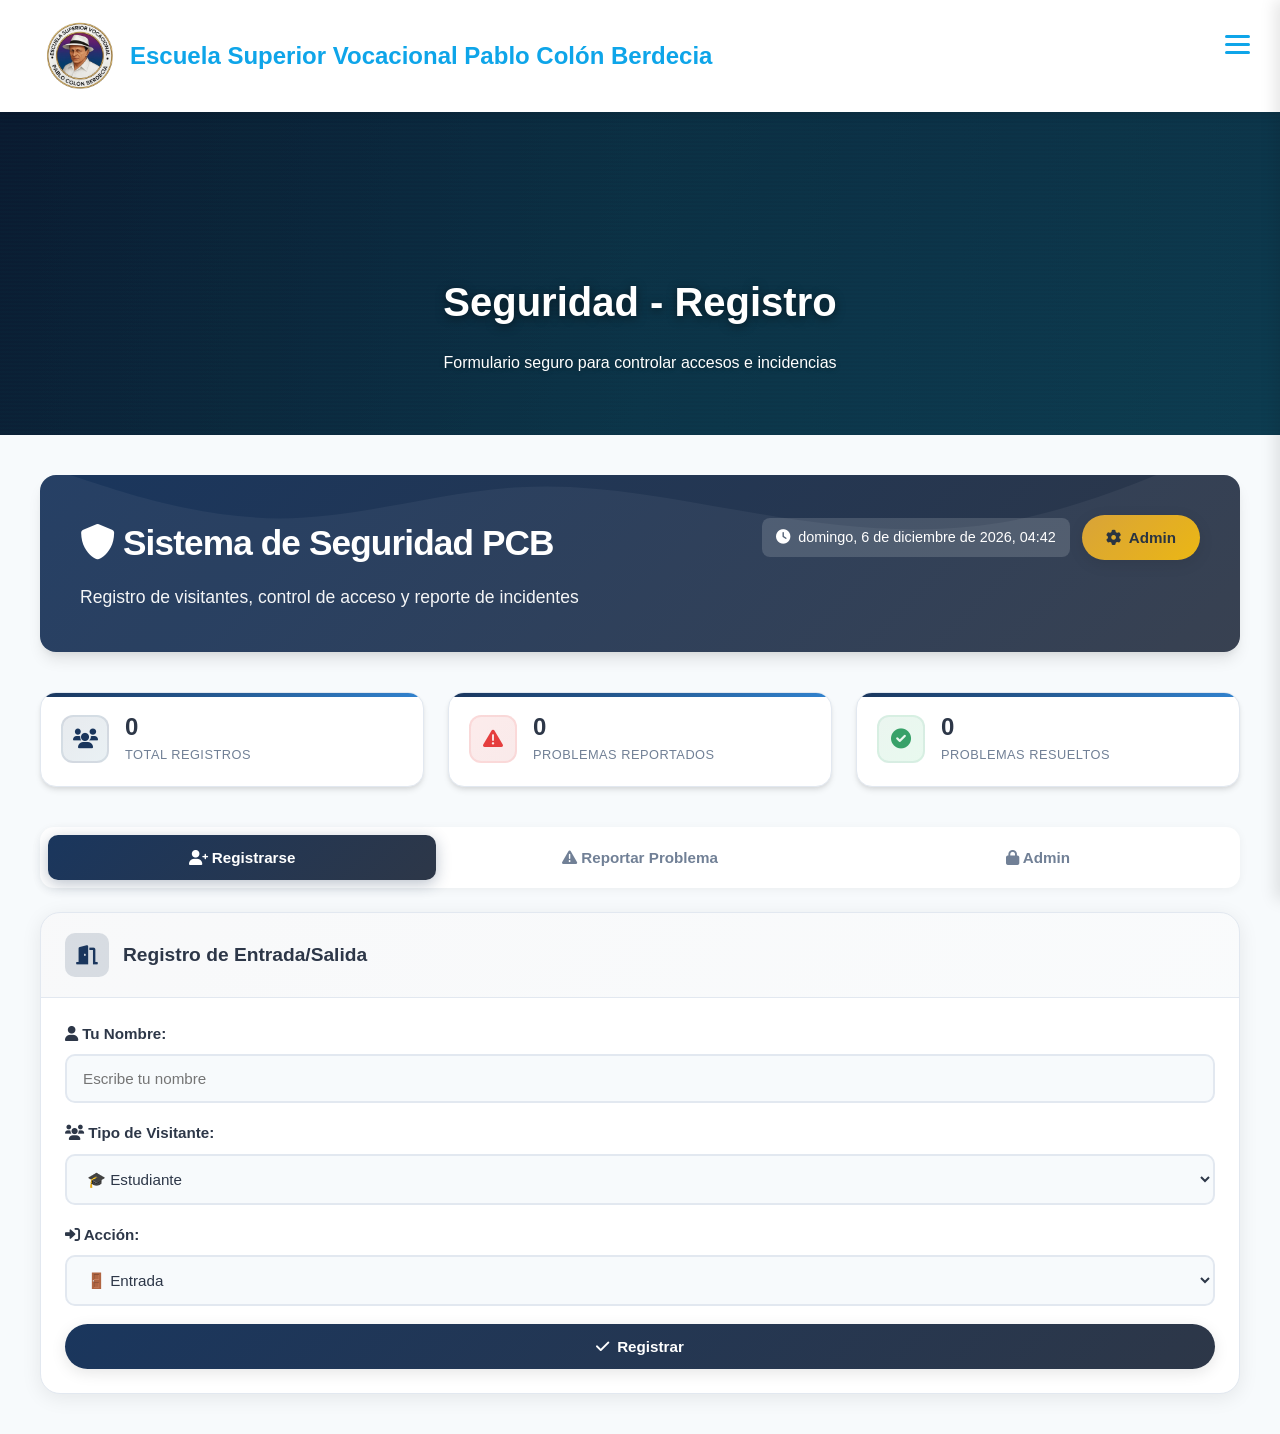
==== commit 6bedeec3: "Update index.html" ====
--- a/index.html
+++ b/index.html
@@ -4,7 +4,7 @@
   <meta charset="UTF-8">
   <meta name="viewport" content="width=device-width, initial-scale=1.0">
   <title>Seguridad - Registro | PCB</title>
-  <link rel="stylesheet" href="jss/styles.css">
+  <link rel="stylesheet" href="/styles.css">
   <link rel="stylesheet" href="https://cdnjs.cloudflare.com/ajax/libs/font-awesome/6.0.0/css/all.min.css">
   <style>
     /* Professional Security Page Styles - Enhanced Professional Design */
--- a/styles.css
+++ b/styles.css
@@ -0,0 +1,2397 @@
+* {
+    margin: 0;
+    padding: 0;
+    box-sizing: border-box;
+}
+
+:root {
+    --primary-color: #0ea5e9;
+    --secondary-color: #10b981;
+    --accent-color: #06b6d4;
+    --dark-bg: #0f172a;
+    --light-bg: #f8fafc;
+    --text-dark: #1e293b;
+    --text-light: #64748b;
+    --white: #ffffff;
+    --gradient: linear-gradient(135deg, #0ea5e9 0%, #10b981 100%);
+    --gradient-2: linear-gradient(135deg, #06b6d4 0%, #14b8a6 100%);
+    --gradient-3: linear-gradient(135deg, #22d3ee 0%, #34d399 100%);
+}
+
+/* Dark Mode Variables */
+body.dark-mode {
+    --light-bg: #1e293b;
+    --white: #0f172a;
+    --text-dark: #f1f5f9;
+    --text-light: #cbd5e1;
+    --dark-bg: #0f172a;
+}
+
+body.dark-mode {
+    background: #0f172a;
+    color: #f1f5f9;
+}
+
+body.dark-mode header {
+    background: #1e293b;
+    box-shadow: 0 2px 10px rgba(0,0,0,0.5);
+}
+
+body.dark-mode .about-card,
+body.dark-mode .course-card,
+body.dark-mode .contact-form,
+body.dark-mode .project-card,
+body.dark-mode .news-card,
+body.dark-mode .faq-item {
+    background: #1e293b;
+    color: #f1f5f9;
+}
+
+body.dark-mode .message-content {
+    background: #1e293b;
+    color: #f1f5f9;
+}
+
+body.dark-mode .chatbot-messages {
+    background: #0f172a;
+}
+
+body {
+    font-family: 'Segoe UI', Tahoma, Geneva, Verdana, sans-serif;
+    line-height: 1.6;
+    color: var(--text-dark);
+    overflow-x: hidden;
+}
+
+.container {
+    max-width: 1200px;
+    margin: 0 auto;
+    padding: 0 20px;
+}
+
+/* Navbar */
+header {
+    background: var(--white);
+    box-shadow: 0 2px 10px rgba(0,0,0,0.1);
+    position: fixed;
+    width: 100%;
+    top: 0;
+    z-index: 1000;
+}
+
+.navbar {
+    padding: 1rem 0;
+}
+
+.navbar .container {
+    display: flex;
+    justify-content: space-between;
+    align-items: center;
+}
+
+.logo {
+    display: flex;
+    align-items: center;
+    gap: 10px;
+    font-size: 1.5rem;
+    font-weight: bold;
+    color: var(--primary-color);
+}
+
+.logo-image {
+    height: 80px;
+    width: auto;
+    object-fit: contain;
+}
+
+.logo i {
+    font-size: 2rem;
+}
+
+.nav-menu {
+    display: flex;
+    list-style: none;
+    gap: 2rem;
+}
+
+.nav-menu a {
+    text-decoration: none;
+    color: var(--text-dark);
+    font-weight: 500;
+    transition: color 0.3s;
+}
+
+.nav-menu a:hover {
+    color: var(--primary-color);
+}
+
+.hamburger {
+    display: none;
+    flex-direction: column;
+    cursor: pointer;
+    gap: 5px;
+}
+
+.hamburger span {
+    width: 25px;
+    height: 3px;
+    background: var(--primary-color);
+    transition: 0.3s;
+}
+
+.theme-toggle-item {
+    display: flex;
+    align-items: center;
+    justify-content: center;
+}
+
+.theme-toggle-btn {
+    display: flex;
+    align-items: center;
+    gap: 8px;
+    background: var(--gradient);
+    color: var(--white);
+    border: none;
+    padding: 8px 16px;
+    border-radius: 20px;
+    cursor: pointer;
+    font-size: 0.9rem;
+    transition: transform 0.3s, box-shadow 0.3s;
+}
+
+.theme-toggle-btn:hover {
+    transform: translateY(-2px);
+    box-shadow: 0 5px 15px rgba(0,0,0,0.2);
+}
+
+.theme-toggle-btn i {
+    font-size: 1rem;
+}
+
+/* Hero Section */
+.hero {
+    background: linear-gradient(135deg, #0a192f 0%, #0d3b4f 50%, #0f5257 100%);
+    background-size: 200% 200%;
+    animation: bgZoom 20s ease-in-out infinite, bgShift 30s linear infinite;
+    color: var(--white);
+    padding: 120px 20px 60px;
+    text-align: center;
+    position: relative;
+    overflow: hidden;
+    min-height: auto;
+    display: flex;
+    align-items: center;
+    justify-content: center;
+}
+
+.hero::before {
+    content: '';
+    position: absolute;
+    top: 0;
+    left: 0;
+    right: 0;
+    bottom: 0;
+    background:
+        linear-gradient(90deg, transparent 0%, rgba(0, 255, 255, 0.03) 50%, transparent 100%),
+        repeating-linear-gradient(0deg, transparent, transparent 2px, rgba(0, 255, 255, 0.01) 2px, rgba(0, 255, 255, 0.01) 4px);
+    animation: scanline 8s linear infinite;
+    pointer-events: none;
+}
+
+@keyframes scanline {
+    0% { transform: translateY(-100%); }
+    100% { transform: translateY(100%); }
+}
+
+/* new hero background animations */
+@keyframes bgZoom {
+    0%, 100% { background-size: 200% 200%; }
+    50% { background-size: 210% 210%; }
+}
+
+@keyframes bgShift {
+    0% { background-position: 0% 50%; }
+    50% { background-position: 100% 50%; }
+    100% { background-position: 0% 50%; }
+}
+
+.hero-content {
+    position: relative;
+    z-index: 2;
+    max-width: 800px;
+    margin: 60px auto 0; /* added top margin to push content down */
+    color: #ffffff;
+}
+
+.hero-content h1 {
+    color: #ffffff;
+    text-shadow: 0 2px 10px rgba(0, 0, 0, 0.5);
+}
+
+.hero-content p {
+    color: #ffffff;
+    text-shadow: 0 1px 5px rgba(0, 0, 0, 0.3);
+}
+
+.hero h1 {
+    font-size: 2.5rem;
+    margin-bottom: 1rem;
+    animation: fadeInUp 1s ease;
+}
+
+.subtitle {
+    font-size: 1.2rem;
+    margin-bottom: 1rem;
+    opacity: 0.9;
+    animation: fadeInUp 1s ease 0.2s backwards;
+}
+
+.description {
+    font-size: 1rem;
+    margin-bottom: 2rem;
+    opacity: 0.8;
+    animation: fadeInUp 1s ease 0.4s backwards;
+}
+
+.cta-button {
+    background: var(--white);
+    color: var(--primary-color);
+    padding: 15px 40px;
+    border: none;
+    border-radius: 50px;
+    font-size: 1.1rem;
+    font-weight: bold;
+    cursor: pointer;
+    transition: transform 0.3s, box-shadow 0.3s;
+    animation: fadeInUp 1s ease 0.6s backwards;
+}
+
+.cta-button:hover {
+    transform: translateY(-3px);
+    box-shadow: 0 10px 25px rgba(0,0,0,0.2);
+}
+
+.hero-animation {
+    position: absolute;
+    width: 100%;
+    height: 100%;
+    top: 0;
+    left: 0;
+}
+
+.floating-icon {
+    position: absolute;
+    font-size: 3rem;
+    opacity: 0.1;
+    animation: float 6s ease-in-out infinite;
+}
+
+.floating-icon:nth-child(1) {
+    top: 20%;
+    left: 10%;
+    animation-delay: 0s;
+}
+
+.floating-icon:nth-child(2) {
+    top: 60%;
+    right: 15%;
+    animation-delay: 2s;
+}
+
+.floating-icon:nth-child(3) {
+    bottom: 20%;
+    left: 20%;
+    animation-delay: 4s;
+}
+
+@keyframes float {
+    0%, 100% { transform: translateY(0px); }
+    50% { transform: translateY(-20px); }
+}
+
+@keyframes fadeInUp {
+    from {
+        opacity: 0;
+        transform: translateY(30px);
+    }
+    to {
+        opacity: 1;
+        transform: translateY(0);
+    }
+}
+
+/* What is Computec Section */
+.what-is-computec {
+    padding: 80px 20px;
+    background: var(--light-bg);
+}
+
+.what-is-computec h2 {
+    text-align: center;
+    font-size: 2.5rem;
+    margin-bottom: 3rem;
+    color: var(--text-dark);
+}
+
+.computec-intro {
+    display: grid;
+    grid-template-columns: 2fr 1fr;
+    gap: 3rem;
+    margin-bottom: 4rem;
+    align-items: center;
+}
+
+.intro-content {
+    display: flex;
+    flex-direction: column;
+    gap: 1.5rem;
+}
+
+.intro-text {
+    font-size: 1.1rem;
+    line-height: 1.8;
+    color: var(--text-light);
+}
+
+.intro-text strong {
+    color: var(--primary-color);
+    font-size: 1.2rem;
+}
+
+.intro-image {
+    display: flex;
+    align-items: center;
+    justify-content: center;
+}
+
+.intro-image i {
+    font-size: 10rem;
+    color: var(--primary-color);
+    opacity: 0.2;
+}
+
+.mission-vision {
+    display: grid;
+    grid-template-columns: repeat(auto-fit, minmax(300px, 1fr));
+    gap: 2rem;
+    margin-bottom: 4rem;
+}
+
+.mission-card,
+.vision-card {
+    background: var(--white);
+    padding: 2rem;
+    border-radius: 15px;
+    box-shadow: 0 5px 15px rgba(0,0,0,0.1);
+    transition: transform 0.3s;
+}
+
+.mission-card:hover,
+.vision-card:hover {
+    transform: translateY(-5px);
+}
+
+.card-icon {
+    font-size: 3rem;
+    color: var(--primary-color);
+    margin-bottom: 1rem;
+}
+
+.mission-card h3,
+.vision-card h3 {
+    font-size: 1.8rem;
+    margin-bottom: 1rem;
+    color: var(--text-dark);
+}
+
+.mission-card p,
+.vision-card p {
+    color: var(--text-light);
+    line-height: 1.8;
+}
+
+.values-section {
+    text-align: center;
+}
+
+.values-section h3 {
+    font-size: 2rem;
+    margin-bottom: 2rem;
+    color: var(--text-dark);
+}
+
+.values-grid {
+    display: grid;
+    grid-template-columns: repeat(auto-fit, minmax(200px, 1fr));
+    gap: 2rem;
+}
+
+.value-item {
+    background: var(--white);
+    padding: 2rem;
+    border-radius: 15px;
+    box-shadow: 0 5px 15px rgba(0,0,0,0.1);
+    transition: transform 0.3s, box-shadow 0.3s;
+}
+
+.value-item:hover {
+    transform: translateY(-10px);
+    box-shadow: 0 15px 30px rgba(0,0,0,0.15);
+}
+
+.value-item i {
+    font-size: 2.5rem;
+    color: var(--primary-color);
+    margin-bottom: 1rem;
+}
+
+.value-item h4 {
+    font-size: 1.3rem;
+    margin-bottom: 0.5rem;
+    color: var(--text-dark);
+}
+
+.value-item p {
+    color: var(--text-light);
+    font-size: 0.9rem;
+}
+
+/* Teacher Info Section */
+.teacher-info {
+    margin: 4rem 0;
+    text-align: center;
+}
+
+.teacher-info h3 {
+    font-size: 2rem;
+    margin-bottom: 2rem;
+    color: var(--text-dark);
+}
+
+.teacher-card {
+    background: var(--white);
+    padding: 2rem;
+    border-radius: 15px;
+    box-shadow: 0 5px 15px rgba(0,0,0,0.1);
+    display: flex;
+    align-items: center;
+    gap: 2rem;
+    max-width: 600px;
+    margin: 0 auto;
+    transition: transform 0.3s;
+}
+
+.teacher-card:hover {
+    transform: translateY(-5px);
+}
+
+.teacher-avatar {
+    width: 100px;
+    height: 100px;
+    border-radius: 50%;
+    background: var(--gradient);
+    display: flex;
+    align-items: center;
+    justify-content: center;
+    font-size: 3rem;
+    color: var(--white);
+    flex-shrink: 0;
+}
+
+.teacher-details {
+    text-align: left;
+}
+
+.teacher-details h4 {
+    font-size: 1.5rem;
+    margin-bottom: 1rem;
+    color: var(--text-dark);
+}
+
+.teacher-details p {
+    color: var(--text-light);
+    margin-bottom: 0.5rem;
+    display: flex;
+    align-items: center;
+    gap: 0.5rem;
+}
+
+.teacher-details a {
+    color: var(--primary-color);
+    text-decoration: none;
+    transition: color 0.3s;
+}
+
+.teacher-details a:hover {
+    color: var(--secondary-color);
+}
+
+/* Admission Requirements */
+.admission-requirements {
+    margin-top: 4rem;
+}
+
+.admission-requirements h3 {
+    font-size: 2rem;
+    margin-bottom: 2rem;
+    color: var(--text-dark);
+    text-align: center;
+}
+
+.requirements-grid {
+    display: grid;
+    grid-template-columns: repeat(auto-fit, minmax(250px, 1fr));
+    gap: 2rem;
+}
+
+.requirement-item {
+    background: var(--white);
+    padding: 2rem;
+    border-radius: 15px;
+    text-align: center;
+    box-shadow: 0 5px 15px rgba(0,0,0,0.1);
+    transition: transform 0.3s, box-shadow 0.3s;
+}
+
+.requirement-item:hover {
+    transform: translateY(-10px);
+    box-shadow: 0 15px 30px rgba(0,0,0,0.15);
+}
+
+.requirement-item i {
+    font-size: 3rem;
+    color: var(--primary-color);
+    margin-bottom: 1rem;
+}
+
+.requirement-item h4 {
+    font-size: 1.3rem;
+    margin-bottom: 0.5rem;
+    color: var(--text-dark);
+}
+
+.requirement-item p {
+    color: var(--text-light);
+}
+
+/* About Section */
+.about {
+    padding: 80px 20px;
+    background: var(--light-bg);
+}
+
+.about h2 {
+    text-align: center;
+    font-size: 2.5rem;
+    margin-bottom: 3rem;
+    color: var(--text-dark);
+}
+
+.about-content {
+    display: grid;
+    grid-template-columns: repeat(auto-fit, minmax(280px, 1fr));
+    gap: 2rem;
+}
+
+.about-card {
+    background: var(--white);
+    padding: 2rem;
+    border-radius: 15px;
+    text-align: center;
+    box-shadow: 0 5px 15px rgba(0,0,0,0.1);
+    transition: transform 0.3s, box-shadow 0.3s;
+}
+
+.about-card:hover {
+    transform: translateY(-10px);
+    box-shadow: 0 15px 30px rgba(0,0,0,0.15);
+}
+
+.about-card i {
+    font-size: 3rem;
+    color: var(--primary-color);
+    margin-bottom: 1rem;
+}
+
+.about-card h3 {
+    font-size: 1.5rem;
+    margin-bottom: 1rem;
+    color: var(--text-dark);
+}
+
+.about-card p {
+    color: var(--text-light);
+}
+
+/* Projections Section */
+.projections {
+    padding: 80px 20px;
+    background: var(--white);
+}
+
+.projections h2 {
+    text-align: center;
+    font-size: 2.5rem;
+    margin-bottom: 1rem;
+    color: var(--text-dark);
+}
+
+.section-intro {
+    text-align: center;
+    font-size: 1.2rem;
+    color: var(--text-light);
+    margin-bottom: 3rem;
+}
+
+.projections-grid {
+    display: grid;
+    grid-template-columns: repeat(auto-fit, minmax(300px, 1fr));
+    gap: 2rem;
+}
+
+.projection-card {
+    background: linear-gradient(135deg, #667eea 0%, #764ba2 100%);
+    padding: 2rem;
+    border-radius: 20px;
+    color: var(--white);
+    box-shadow: 0 10px 30px rgba(0,0,0,0.2);
+    transition: transform 0.3s;
+}
+
+.projection-card:nth-child(2) {
+    background: linear-gradient(135deg, #f093fb 0%, #f5576c 100%);
+}
+
+.projection-card:nth-child(3) {
+    background: linear-gradient(135deg, #4facfe 0%, #00f2fe 100%);
+}
+
+.projection-card:nth-child(4) {
+    background: linear-gradient(135deg, #43e97b 0%, #38f9d7 100%);
+}
+
+.projection-card:nth-child(5) {
+    background: linear-gradient(135deg, #fa709a 0%, #fee140 100%);
+}
+
+.projection-card:nth-child(6) {
+    background: linear-gradient(135deg, #30cfd0 0%, #330867 100%);
+}
+
+.projection-card:hover {
+    transform: translateY(-10px);
+}
+
+.projection-icon {
+    font-size: 3rem;
+    margin-bottom: 1rem;
+}
+
+.projection-card h3 {
+    font-size: 1.5rem;
+    margin-bottom: 1rem;
+}
+
+.growth-bar {
+    background: rgba(255,255,255,0.3);
+    height: 10px;
+    border-radius: 10px;
+    overflow: hidden;
+    margin: 1rem 0;
+}
+
+.growth-fill {
+    height: 100%;
+    background: var(--white);
+    border-radius: 10px;
+    animation: growBar 2s ease forwards;
+}
+
+@keyframes growBar {
+    from { width: 0; }
+}
+
+.growth-text {
+    font-size: 0.9rem;
+    margin-bottom: 1rem;
+    opacity: 0.9;
+}
+
+.job-list {
+    list-style: none;
+    padding: 0;
+}
+
+.job-list li {
+    padding: 0.5rem 0;
+    border-bottom: 1px solid rgba(255,255,255,0.2);
+}
+
+.job-list li:last-child {
+    border-bottom: none;
+}
+
+/* Courses Section */
+.courses {
+    padding: 80px 20px;
+    background: var(--light-bg);
+}
+
+.courses h2 {
+    text-align: center;
+    font-size: 2.5rem;
+    margin-bottom: 3rem;
+    color: var(--text-dark);
+}
+
+.courses-grid {
+    display: grid;
+    grid-template-columns: repeat(auto-fit, minmax(280px, 1fr));
+    gap: 2rem;
+}
+
+.course-card {
+    background: var(--white);
+    padding: 2rem;
+    border-radius: 15px;
+    box-shadow: 0 5px 15px rgba(0,0,0,0.1);
+    transition: transform 0.3s, box-shadow 0.3s;
+}
+
+.course-card:hover {
+    transform: translateY(-10px);
+    box-shadow: 0 15px 30px rgba(0,0,0,0.2);
+}
+
+.course-icon {
+    font-size: 3rem;
+    color: var(--primary-color);
+    margin-bottom: 1rem;
+}
+
+.course-card h3 {
+    font-size: 1.5rem;
+    margin-bottom: 1rem;
+    color: var(--text-dark);
+}
+
+.course-card p {
+    color: var(--text-light);
+    margin-bottom: 1rem;
+}
+
+.course-card ul {
+    list-style: none;
+    padding: 0;
+}
+
+.course-card ul li {
+    padding: 0.5rem 0;
+    color: var(--text-light);
+    border-left: 3px solid var(--primary-color);
+    padding-left: 1rem;
+    margin-bottom: 0.5rem;
+}
+
+/* Employment Opportunities */
+.employment-opportunities {
+    margin-top: 4rem;
+    padding: 3rem;
+    background: var(--light-bg);
+    border-radius: 20px;
+}
+
+.employment-opportunities h2 {
+    text-align: center;
+    font-size: 2.5rem;
+    margin-bottom: 1rem;
+    color: var(--text-dark);
+}
+
+.opportunities-grid {
+    display: grid;
+    grid-template-columns: repeat(auto-fit, minmax(250px, 1fr));
+    gap: 1.5rem;
+    margin-top: 2rem;
+}
+
+.opportunity-item {
+    background: var(--white);
+    padding: 1.5rem;
+    border-radius: 10px;
+    display: flex;
+    align-items: center;
+    gap: 1rem;
+    box-shadow: 0 3px 10px rgba(0,0,0,0.1);
+    transition: transform 0.3s, box-shadow 0.3s;
+    cursor: pointer;
+    position: relative;
+}
+
+.opportunity-item:hover {
+    transform: translateX(10px);
+    box-shadow: 0 5px 20px rgba(0,0,0,0.15);
+    background: linear-gradient(135deg, #ffffff 0%, #f8f9fa 100%);
+}
+
+.opportunity-item i:first-child {
+    font-size: 2rem;
+    color: var(--primary-color);
+}
+
+.opportunity-item span {
+    font-weight: 600;
+    color: var(--text-dark);
+    flex: 1;
+}
+
+.opportunity-item .arrow-icon {
+    font-size: 1.2rem;
+    color: var(--primary-color);
+    opacity: 0.6;
+    transition: opacity 0.3s, transform 0.3s;
+}
+
+.opportunity-item:hover .arrow-icon {
+    opacity: 1;
+    transform: translateX(5px);
+}
+
+/* Student Projects Section */
+.student-projects {
+    padding: 80px 20px;
+    background: var(--white);
+}
+
+.student-projects h2 {
+    text-align: center;
+    font-size: 2.5rem;
+    margin-bottom: 1rem;
+    color: var(--text-dark);
+}
+
+.projects-grid {
+    display: grid;
+    grid-template-columns: repeat(auto-fit, minmax(320px, 1fr));
+    gap: 2rem;
+}
+
+.project-card {
+    background: var(--white);
+    border-radius: 15px;
+    overflow: hidden;
+    box-shadow: 0 5px 15px rgba(0,0,0,0.1);
+    transition: transform 0.3s, box-shadow 0.3s;
+}
+
+.project-card:hover {
+    transform: translateY(-10px);
+    box-shadow: 0 15px 30px rgba(0,0,0,0.2);
+}
+
+.project-image {
+    background: var(--gradient);
+    height: 150px;
+    display: flex;
+    align-items: center;
+    justify-content: center;
+    font-size: 4rem;
+    color: var(--white);
+}
+
+.project-card:nth-child(2) .project-image {
+    background: var(--gradient-2);
+}
+
+.project-card:nth-child(3) .project-image {
+    background: var(--gradient-3);
+}
+
+.project-card:nth-child(4) .project-image {
+    background: linear-gradient(135deg, #fa709a 0%, #fee140 100%);
+}
+
+.project-card:nth-child(5) .project-image {
+    background: linear-gradient(135deg, #30cfd0 0%, #330867 100%);
+}
+
+.project-card:nth-child(6) .project-image {
+    background: linear-gradient(135deg, #a8edea 0%, #fed6e3 100%);
+}
+
+.project-content {
+    padding: 1.5rem;
+}
+
+.project-content h3 {
+    font-size: 1.5rem;
+    margin-bottom: 0.5rem;
+    color: var(--text-dark);
+}
+
+.project-author {
+    font-size: 0.9rem;
+    color: var(--primary-color);
+    margin-bottom: 1rem;
+    font-weight: 600;
+}
+
+.project-description {
+    color: var(--text-light);
+    margin-bottom: 1rem;
+    line-height: 1.6;
+}
+
+.project-tech {
+    display: flex;
+    flex-wrap: wrap;
+    gap: 0.5rem;
+    margin-bottom: 1rem;
+}
+
+.tech-tag {
+    background: var(--light-bg);
+    color: var(--primary-color);
+    padding: 0.3rem 0.8rem;
+    border-radius: 20px;
+    font-size: 0.8rem;
+    font-weight: 600;
+}
+
+.view-project-btn {
+    width: 100%;
+    padding: 0.8rem;
+    background: var(--gradient);
+    color: var(--white);
+    border: none;
+    border-radius: 10px;
+    font-weight: bold;
+    cursor: pointer;
+    transition: transform 0.3s, box-shadow 0.3s;
+}
+
+.view-project-btn:hover {
+    transform: translateY(-2px);
+    box-shadow: 0 5px 15px rgba(0,0,0,0.2);
+}
+
+/* Gaming Day Section */
+.gaming-day {
+    padding: 80px 20px;
+    background: linear-gradient(135deg, #1a1a2e 0%, #16213e 50%, #0f3460 100%);
+    color: var(--white);
+    position: relative;
+    overflow: hidden;
+}
+
+.gaming-day::before {
+    content: '';
+    position: absolute;
+    top: 0;
+    left: 0;
+    right: 0;
+    bottom: 0;
+    background:
+        radial-gradient(circle at 20% 50%, rgba(255, 0, 150, 0.1) 0%, transparent 50%),
+        radial-gradient(circle at 80% 50%, rgba(0, 255, 255, 0.1) 0%, transparent 50%),
+        repeating-linear-gradient(45deg, transparent, transparent 10px, rgba(255, 255, 255, 0.02) 10px, rgba(255, 255, 255, 0.02) 20px);
+    pointer-events: none;
+}
+
+.gaming-day .container {
+    position: relative;
+    z-index: 1;
+}
+
+.gaming-day h2 {
+    text-align: center;
+    font-size: 2.5rem;
+    margin-bottom: 3rem;
+}
+
+.gaming-content {
+    display: grid;
+    grid-template-columns: 1.5fr 1fr;
+    gap: 3rem;
+    align-items: center;
+}
+
+.gaming-info h3 {
+    font-size: 2rem;
+    margin-bottom: 1rem;
+}
+
+.gaming-info p {
+    font-size: 1.1rem;
+    line-height: 1.8;
+    margin-bottom: 2rem;
+    opacity: 0.9;
+}
+
+.gaming-features {
+    display: grid;
+    grid-template-columns: repeat(2, 1fr);
+    gap: 1rem;
+    margin-bottom: 2rem;
+}
+
+.feature-item {
+    display: flex;
+    align-items: center;
+    gap: 10px;
+    background: rgba(255,255,255,0.1);
+    padding: 1rem;
+    border-radius: 10px;
+}
+
+.feature-item i {
+    font-size: 1.5rem;
+}
+
+.gaming-btn {
+    background: var(--white);
+    color: var(--primary-color);
+    padding: 15px 30px;
+    border: none;
+    border-radius: 50px;
+    font-size: 1.1rem;
+    font-weight: bold;
+    cursor: pointer;
+    transition: transform 0.3s, box-shadow 0.3s;
+    display: inline-flex;
+    align-items: center;
+    gap: 10px;
+}
+
+.gaming-btn:hover {
+    transform: translateY(-3px);
+    box-shadow: 0 10px 25px rgba(0,0,0,0.3);
+}
+
+.gaming-visual {
+    display: flex;
+    align-items: center;
+    justify-content: center;
+}
+
+.gaming-icon-container {
+    position: relative;
+}
+
+.gaming-trophy {
+    font-size: 10rem;
+    animation: pulse 2s ease-in-out infinite;
+}
+
+@keyframes pulse {
+    0%, 100% { transform: scale(1); }
+    50% { transform: scale(1.1); }
+}
+
+.gaming-particles {
+    position: absolute;
+    top: 0;
+    left: 0;
+    width: 100%;
+    height: 100%;
+}
+
+.gaming-particles i {
+    position: absolute;
+    font-size: 2rem;
+    animation: float 3s ease-in-out infinite;
+}
+
+.gaming-particles i:nth-child(1) {
+    top: 10%;
+    left: 10%;
+    animation-delay: 0s;
+}
+
+.gaming-particles i:nth-child(2) {
+    top: 20%;
+    right: 10%;
+    animation-delay: 1s;
+}
+
+.gaming-particles i:nth-child(3) {
+    bottom: 20%;
+    left: 20%;
+    animation-delay: 2s;
+}
+
+/* News Section */
+.news {
+    padding: 80px 20px;
+    background: var(--light-bg);
+}
+
+.news h2 {
+    text-align: center;
+    font-size: 2.5rem;
+    margin-bottom: 1rem;
+    color: var(--text-dark);
+}
+
+.news-grid {
+    display: grid;
+    grid-template-columns: repeat(auto-fit, minmax(300px, 1fr));
+    gap: 2rem;
+}
+
+.news-card {
+    background: var(--white);
+    border-radius: 15px;
+    overflow: hidden;
+    box-shadow: 0 5px 15px rgba(0,0,0,0.1);
+    transition: transform 0.3s, box-shadow 0.3s;
+    position: relative;
+}
+
+.news-card:hover {
+    transform: translateY(-10px);
+    box-shadow: 0 15px 30px rgba(0,0,0,0.2);
+}
+
+.news-card.featured {
+    grid-column: span 2;
+}
+
+.news-badge {
+    position: absolute;
+    top: 15px;
+    right: 15px;
+    background: var(--gradient);
+    color: var(--white);
+    padding: 0.5rem 1rem;
+    border-radius: 20px;
+    font-size: 0.8rem;
+    font-weight: bold;
+    z-index: 1;
+}
+
+.news-image {
+    background: var(--gradient);
+    height: 150px;
+    display: flex;
+    align-items: center;
+    justify-content: center;
+    font-size: 4rem;
+    color: var(--white);
+}
+
+.news-card:nth-child(2) .news-image {
+    background: var(--gradient-2);
+}
+
+.news-card:nth-child(3) .news-image {
+    background: var(--gradient-3);
+}
+
+.news-card:nth-child(4) .news-image {
+    background: linear-gradient(135deg, #fa709a 0%, #fee140 100%);
+}
+
+.news-card:nth-child(5) .news-image {
+    background: linear-gradient(135deg, #30cfd0 0%, #330867 100%);
+}
+
+.news-card:nth-child(6) .news-image {
+    background: linear-gradient(135deg, #a8edea 0%, #fed6e3 100%);
+}
+
+.news-content {
+    padding: 1.5rem;
+}
+
+.news-date {
+    display: inline-flex;
+    align-items: center;
+    gap: 5px;
+    font-size: 0.9rem;
+    color: var(--text-light);
+    margin-bottom: 1rem;
+}
+
+.news-content h3 {
+    font-size: 1.3rem;
+    margin-bottom: 1rem;
+    color: var(--text-dark);
+}
+
+.news-content p {
+    color: var(--text-light);
+    line-height: 1.6;
+    margin-bottom: 1rem;
+}
+
+.read-more {
+    color: var(--primary-color);
+    text-decoration: none;
+    font-weight: 600;
+    display: inline-flex;
+    align-items: center;
+    gap: 5px;
+    transition: gap 0.3s;
+}
+
+.read-more:hover {
+    gap: 10px;
+}
+
+/* Tech Services Section */
+.tech-services {
+    padding: 80px 20px;
+    background: var(--white);
+}
+
+.tech-services h2 {
+    text-align: center;
+    font-size: 2.5rem;
+    margin-bottom: 1rem;
+    color: var(--text-dark);
+}
+
+.services-content {
+    display: grid;
+    grid-template-columns: 1fr 1fr;
+    gap: 3rem;
+    margin-top: 3rem;
+}
+
+.services-info h3 {
+    font-size: 1.8rem;
+    margin-bottom: 2rem;
+    color: var(--text-dark);
+}
+
+.service-list {
+    display: flex;
+    flex-direction: column;
+    gap: 1.5rem;
+}
+
+.service-item {
+    display: flex;
+    gap: 1rem;
+    align-items: flex-start;
+    padding: 1.5rem;
+    background: var(--light-bg);
+    border-radius: 10px;
+    transition: transform 0.3s;
+}
+
+.service-item:hover {
+    transform: translateX(10px);
+}
+
+.service-item i {
+    font-size: 2rem;
+    color: var(--primary-color);
+    margin-top: 0.5rem;
+}
+
+.service-item h4 {
+    font-size: 1.2rem;
+    margin-bottom: 0.5rem;
+    color: var(--text-dark);
+}
+
+.service-item p {
+    color: var(--text-light);
+}
+
+.service-request-form {
+    background: var(--light-bg);
+    padding: 2rem;
+    border-radius: 15px;
+    text-align: center;
+}
+
+.service-request-form h3 {
+    font-size: 1.8rem;
+    margin-bottom: 1rem;
+    color: var(--text-dark);
+}
+
+.service-description {
+    color: var(--text-light);
+    font-size: 1.1rem;
+    line-height: 1.6;
+    margin-bottom: 2rem;
+}
+
+.service-features {
+    display: flex;
+    flex-direction: column;
+    gap: 1rem;
+    margin-bottom: 2rem;
+    text-align: left;
+    max-width: 400px;
+    margin-left: auto;
+    margin-right: auto;
+}
+
+.feature-check {
+    display: flex;
+    align-items: center;
+    gap: 10px;
+    color: var(--text-dark);
+}
+
+.feature-check i {
+    color: #10b981;
+    font-size: 1.2rem;
+}
+
+.service-btn {
+    background: var(--gradient);
+    color: var(--white);
+    padding: 15px 30px;
+    border: none;
+    border-radius: 50px;
+    font-size: 1.1rem;
+    font-weight: bold;
+    cursor: pointer;
+    transition: transform 0.3s, box-shadow 0.3s;
+    display: inline-flex;
+    align-items: center;
+    gap: 10px;
+}
+
+.service-btn:hover {
+    transform: translateY(-3px);
+    box-shadow: 0 10px 25px rgba(0,0,0,0.3);
+}
+
+.form-group {
+    margin-bottom: 1.5rem;
+}
+
+.form-group label {
+    display: block;
+    margin-bottom: 0.5rem;
+    color: var(--text-dark);
+    font-weight: 600;
+}
+
+.form-group input,
+.form-group select,
+.form-group textarea {
+    width: 100%;
+    padding: 0.8rem;
+    border: 2px solid #e2e8f0;
+    border-radius: 10px;
+    font-family: inherit;
+    font-size: 1rem;
+    transition: border-color 0.3s;
+}
+
+.form-group input:focus,
+.form-group select:focus,
+.form-group textarea:focus {
+    outline: none;
+    border-color: var(--primary-color);
+}
+
+.submit-service-btn {
+    width: 100%;
+    padding: 1rem;
+    background: var(--gradient);
+    color: var(--white);
+    border: none;
+    border-radius: 10px;
+    font-size: 1.1rem;
+    font-weight: bold;
+    cursor: pointer;
+    transition: transform 0.3s, box-shadow 0.3s;
+    display: flex;
+    align-items: center;
+    justify-content: center;
+    gap: 10px;
+}
+
+.submit-service-btn:hover {
+    transform: translateY(-3px);
+    box-shadow: 0 10px 25px rgba(0,0,0,0.2);
+}
+
+/* FAQ Section */
+.faq {
+    padding: 80px 20px;
+    background: var(--light-bg);
+}
+
+.faq h2 {
+    text-align: center;
+    font-size: 2.5rem;
+    margin-bottom: 1rem;
+    color: var(--text-dark);
+}
+
+.faq-container {
+    max-width: 900px;
+    margin: 0 auto;
+}
+
+.faq-item {
+    background: var(--white);
+    margin-bottom: 1rem;
+    border-radius: 10px;
+    overflow: hidden;
+    box-shadow: 0 2px 10px rgba(0,0,0,0.1);
+}
+
+.faq-question {
+    padding: 1.5rem;
+    display: flex;
+    justify-content: space-between;
+    align-items: center;
+    cursor: pointer;
+    transition: background 0.3s;
+}
+
+.faq-question:hover {
+    background: var(--light-bg);
+}
+
+.faq-question h3 {
+    font-size: 1.1rem;
+    color: var(--text-dark);
+    margin: 0;
+}
+
+.faq-question i {
+    color: var(--primary-color);
+    transition: transform 0.3s;
+}
+
+.faq-item.active .faq-question i {
+    transform: rotate(180deg);
+}
+
+.faq-answer {
+    max-height: 0;
+    overflow: hidden;
+    transition: max-height 0.3s ease, padding 0.3s ease;
+}
+
+.faq-item.active .faq-answer {
+    max-height: 500px;
+    padding: 0 1.5rem 1.5rem;
+}
+
+.faq-answer p {
+    color: var(--text-light);
+    line-height: 1.8;
+}
+
+/* Pop-up */
+.popup-overlay {
+    position: fixed;
+    top: 0;
+    left: 0;
+    width: 100%;
+    height: 100%;
+    background: rgba(0,0,0,0.7);
+    display: flex;
+    align-items: center;
+    justify-content: center;
+    z-index: 10000;
+    opacity: 0;
+    visibility: hidden;
+    transition: opacity 0.3s, visibility 0.3s;
+}
+
+.popup-overlay.active {
+    opacity: 1;
+    visibility: visible;
+}
+
+.popup-content {
+    background: var(--white);
+    border-radius: 20px;
+    max-width: 400px;
+    width: 90%;
+    position: relative;
+    animation: popupSlideIn 0.5s ease;
+    box-shadow: 0 20px 60px rgba(0,0,0,0.3);
+}
+
+@keyframes popupSlideIn {
+    from {
+        transform: translateY(-50px);
+        opacity: 0;
+    }
+    to {
+        transform: translateY(0);
+        opacity: 1;
+    }
+}
+
+.popup-close {
+    position: absolute;
+    top: 15px;
+    right: 15px;
+    background: none;
+    border: none;
+    font-size: 1.5rem;
+    color: var(--text-light);
+    cursor: pointer;
+    transition: color 0.3s, transform 0.3s;
+    z-index: 1;
+}
+
+.popup-close:hover {
+    color: var(--text-dark);
+    transform: rotate(90deg);
+}
+
+.popup-header {
+    background: var(--gradient);
+    color: var(--white);
+    padding: 1.5rem;
+    text-align: center;
+    border-radius: 20px 20px 0 0;
+}
+
+.popup-header i {
+    font-size: 2.5rem;
+    margin-bottom: 0.8rem;
+    animation: bounce 1s ease infinite;
+}
+
+@keyframes bounce {
+    0%, 100% { transform: translateY(0); }
+    50% { transform: translateY(-10px); }
+}
+
+.popup-header h2 {
+    font-size: 1.5rem;
+    margin: 0;
+}
+
+.popup-body {
+    padding: 1.5rem;
+}
+
+.popup-body p {
+    color: var(--text-light);
+    line-height: 1.6;
+    margin-bottom: 1rem;
+    text-align: center;
+    font-size: 0.95rem;
+}
+
+.popup-highlights {
+    display: flex;
+    justify-content: space-around;
+    margin-bottom: 1.5rem;
+}
+
+.highlight-item {
+    display: flex;
+    flex-direction: column;
+    align-items: center;
+    gap: 0.4rem;
+}
+
+.highlight-item i {
+    font-size: 1.5rem;
+    color: var(--primary-color);
+}
+
+.highlight-item span {
+    font-size: 0.8rem;
+    color: var(--text-dark);
+    font-weight: 600;
+}
+
+.popup-cta {
+    width: 100%;
+    padding: 1rem;
+    background: var(--gradient);
+    color: var(--white);
+    border: none;
+    border-radius: 10px;
+    font-size: 1.1rem;
+    font-weight: bold;
+    cursor: pointer;
+    transition: transform 0.3s, box-shadow 0.3s;
+    margin-bottom: 1rem;
+}
+
+.popup-cta:hover {
+    transform: translateY(-3px);
+    box-shadow: 0 10px 25px rgba(0,0,0,0.2);
+}
+
+.popup-checkbox {
+    display: flex;
+    align-items: center;
+    justify-content: center;
+    gap: 0.5rem;
+    color: var(--text-light);
+    font-size: 0.9rem;
+    cursor: pointer;
+}
+
+.popup-checkbox input {
+    cursor: pointer;
+}
+
+.contact {
+    padding: 80px 20px;
+    background: var(--white);
+}
+
+.contact h2 {
+    text-align: center;
+    font-size: 2.5rem;
+    margin-bottom: 3rem;
+    color: var(--text-dark);
+}
+
+.contact-content {
+    display: grid;
+    grid-template-columns: repeat(auto-fit, minmax(300px, 1fr));
+    gap: 3rem;
+}
+
+.contact-content-centered {
+    display: flex;
+    justify-content: center;
+    max-width: 1000px;
+    margin: 0 auto;
+}
+
+.contact-info {
+    display: flex;
+    flex-direction: row;
+    gap: 4rem;
+    width: 100%;
+    justify-content: center;
+    flex-wrap: wrap;
+}
+
+.info-item {
+    display: flex;
+    gap: 1rem;
+    align-items: flex-start;
+}
+
+.info-item i {
+    font-size: 2rem;
+    color: var(--primary-color);
+    margin-top: 0.5rem;
+}
+
+.info-item h4 {
+    font-size: 1.2rem;
+    margin-bottom: 0.5rem;
+    color: var(--text-dark);
+}
+
+.info-item p {
+    color: var(--text-light);
+    line-height: 1.6;
+}
+
+/* Chatbot Button - Opens External AI Tutor */
+.chatbot-wrapper {
+    position: fixed;
+    bottom: 30px;
+    right: 30px;
+    display: flex;
+    flex-direction: column;
+    align-items: center;
+    gap: 10px;
+    z-index: 999;
+}
+
+.chatbot-label {
+    background: var(--gradient);
+    color: var(--white);
+    padding: 8px 16px;
+    border-radius: 20px;
+    font-weight: bold;
+    font-size: 0.9rem;
+    box-shadow: 0 3px 10px rgba(0,0,0,0.2);
+    white-space: nowrap;
+}
+
+.chatbot-fab {
+    width: 65px;
+    height: 65px;
+    border-radius: 50%;
+    background: var(--gradient);
+    color: var(--white);
+    border: none;
+    font-size: 1.8rem;
+    cursor: pointer;
+    box-shadow: 0 5px 20px rgba(0,0,0,0.3);
+    transition: transform 0.3s, box-shadow 0.3s;
+    display: flex;
+    align-items: center;
+    justify-content: center;
+}
+
+.chatbot-fab:hover {
+    transform: scale(1.1) rotate(10deg);
+    box-shadow: 0 8px 30px rgba(14, 165, 233, 0.6);
+}
+
+.chatbot-fab i {
+    animation: pulse 2s infinite;
+}
+
+@keyframes pulse {
+    0%, 100% {
+        transform: scale(1);
+    }
+    50% {
+        transform: scale(1.1);
+    }
+}
+
+/* Tour Overlay */
+.tour-overlay {
+    display: none;
+    position: fixed;
+    top: 0;
+    left: 0;
+    width: 100%;
+    height: 100%;
+    background: rgba(0, 0, 0, 0.7);
+    z-index: 10000;
+}
+
+.tour-spotlight {
+    position: absolute;
+    border: 4px solid var(--primary-color);
+    border-radius: 12px;
+    box-shadow:
+        0 0 0 9999px rgba(0, 0, 0, 0.85),
+        0 0 40px rgba(14, 165, 233, 1),
+        0 0 80px rgba(16, 185, 129, 0.7),
+        inset 0 0 20px rgba(14, 165, 233, 0.3);
+    transition: all 0.5s ease;
+    opacity: 0;
+    pointer-events: none;
+    animation: spotlightPulse 2s ease-in-out infinite;
+}
+
+@keyframes spotlightPulse {
+    0%, 100% {
+        border-color: var(--primary-color);
+        box-shadow:
+            0 0 0 9999px rgba(0, 0, 0, 0.85),
+            0 0 40px rgba(14, 165, 233, 1),
+            0 0 80px rgba(16, 185, 129, 0.7),
+            inset 0 0 20px rgba(14, 165, 233, 0.3);
+    }
+    50% {
+        border-color: var(--secondary-color);
+        box-shadow:
+            0 0 0 9999px rgba(0, 0, 0, 0.85),
+            0 0 50px rgba(16, 185, 129, 1),
+            0 0 90px rgba(14, 165, 233, 0.7),
+            inset 0 0 25px rgba(16, 185, 129, 0.3);
+    }
+}
+
+.tour-tooltip {
+    position: absolute;
+    background: var(--white);
+    border-radius: 15px;
+    padding: 1.5rem;
+    max-width: 400px;
+    box-shadow: 0 10px 40px rgba(0,0,0,0.3);
+    opacity: 0;
+    transition: opacity 0.5s ease;
+    z-index: 10001;
+}
+
+.tour-content h3 {
+    margin: 0 0 1rem 0;
+    color: var(--text-dark);
+    font-size: 1.5rem;
+}
+
+.tour-content p {
+    margin: 0 0 1rem 0;
+    color: var(--text-light);
+    line-height: 1.6;
+}
+
+.tour-progress {
+    text-align: center;
+    margin-bottom: 1rem;
+    color: var(--primary-color);
+    font-weight: bold;
+    font-size: 0.9rem;
+}
+
+.tour-buttons {
+    display: flex;
+    gap: 10px;
+    justify-content: center;
+}
+
+.tour-btn {
+    padding: 0.8rem 1.5rem;
+    border: none;
+    border-radius: 25px;
+    font-weight: bold;
+    cursor: pointer;
+    transition: transform 0.3s, box-shadow 0.3s;
+    font-size: 0.95rem;
+}
+
+.tour-skip {
+    background: #e2e8f0;
+    color: var(--text-dark);
+}
+
+.tour-skip:hover {
+    background: #cbd5e0;
+    transform: translateY(-2px);
+}
+
+.tour-next {
+    background: var(--gradient);
+    color: var(--white);
+    box-shadow: 0 4px 15px rgba(14, 165, 233, 0.4);
+}
+
+.tour-next:hover {
+    transform: translateY(-2px);
+    box-shadow: 0 6px 20px rgba(14, 165, 233, 0.6);
+}
+
+/* Footer */
+footer {
+    background: var(--dark-bg);
+    color: var(--white);
+    padding: 3rem 20px 1rem;
+}
+
+.footer-content {
+    display: grid;
+    grid-template-columns: repeat(auto-fit, minmax(250px, 1fr));
+    gap: 2rem;
+    margin-bottom: 2rem;
+}
+
+.footer-section h3,
+.footer-section h4 {
+    margin-bottom: 1rem;
+}
+
+.footer-section p {
+    color: rgba(255,255,255,0.7);
+}
+
+.footer-section ul {
+    list-style: none;
+}
+
+.footer-section ul li {
+    margin-bottom: 0.5rem;
+}
+
+.footer-section ul li a {
+    color: rgba(255,255,255,0.7);
+    text-decoration: none;
+    transition: color 0.3s;
+}
+
+.footer-section ul li a:hover {
+    color: var(--white);
+}
+
+.social-links {
+    display: flex;
+    gap: 1rem;
+}
+
+.social-links a {
+    width: 40px;
+    height: 40px;
+    border-radius: 50%;
+    background: rgba(255,255,255,0.1);
+    display: flex;
+    align-items: center;
+    justify-content: center;
+    color: var(--white);
+    text-decoration: none;
+    transition: background 0.3s, transform 0.3s;
+}
+
+.social-links a:hover {
+    background: var(--primary-color);
+    transform: translateY(-3px);
+}
+
+.footer-bottom {
+    text-align: center;
+    padding-top: 2rem;
+    border-top: 1px solid rgba(255,255,255,0.1);
+    color: rgba(255,255,255,0.7);
+}
+
+/* Responsive Design */
+@media (max-width: 768px) {
+    .nav-menu {
+        position: fixed;
+        left: -100%;
+        top: 70px;
+        flex-direction: column;
+        background: var(--white);
+        width: 100%;
+        text-align: center;
+        transition: 0.3s;
+        box-shadow: 0 10px 27px rgba(0,0,0,0.05);
+        padding: 2rem 0;
+        max-height: 80vh;
+        overflow-y: auto;
+    }
+
+    body.dark-mode .nav-menu {
+        background: #1e293b;
+    }
+
+    .nav-menu.active {
+        left: 0;
+    }
+
+    .hamburger {
+        display: flex;
+    }
+
+    .logo {
+        font-size: 1rem;
+    }
+
+    .logo-image {
+        height: 50px;
+    }
+
+    .logo-title {
+        white-space: normal;
+    }
+
+    .logo-subtitle {
+        display: block;
+    }
+
+    .logo-text {
+        display: flex;
+        flex-direction: column;
+        line-height: 1.2;
+    }
+
+    .hero h1 {
+        font-size: 2rem;
+    }
+
+    .subtitle {
+        font-size: 1.2rem;
+    }
+
+    .chatbot-container {
+        width: 90%;
+        right: 5%;
+        left: 5%;
+    }
+
+    .projections-grid,
+    .courses-grid,
+    .projects-grid,
+    .news-grid {
+        grid-template-columns: 1fr;
+    }
+
+    .news-card.featured {
+        grid-column: span 1;
+    }
+
+    .computec-intro,
+    .gaming-content,
+    .services-content {
+        grid-template-columns: 1fr;
+    }
+
+    .intro-image {
+        display: none;
+    }
+
+    .gaming-visual {
+        display: none;
+    }
+
+    .mission-vision {
+        grid-template-columns: 1fr;
+    }
+
+    .values-grid {
+        grid-template-columns: repeat(2, 1fr);
+    }
+
+    .gaming-features {
+        grid-template-columns: 1fr;
+    }
+
+    .popup-content {
+        width: 95%;
+    }
+
+    .popup-highlights {
+        flex-direction: column;
+        gap: 1rem;
+    }
+}
+
+/* Career Modal Styles */
+.career-modal {
+    display: none;
+    position: fixed;
+    z-index: 10000;
+    left: 0;
+    top: 0;
+    width: 100%;
+    height: 100%;
+    background-color: rgba(0, 0, 0, 0.8);
+    justify-content: center;
+    align-items: center;
+    overflow-y: auto;
+    padding: 20px;
+}
+
+.modal-content {
+    background: var(--white);
+    border-radius: 20px;
+    max-width: 900px;
+    width: 100%;
+    max-height: 90vh;
+    overflow-y: auto;
+    position: relative;
+    box-shadow: 0 20px 60px rgba(0, 0, 0, 0.3);
+    animation: modalSlideIn 0.3s ease-out;
+}
+
+@keyframes modalSlideIn {
+    from {
+        opacity: 0;
+        transform: translateY(-50px);
+    }
+    to {
+        opacity: 1;
+        transform: translateY(0);
+    }
+}
+
+.close-modal {
+    position: sticky;
+    top: 0;
+    right: 0;
+    float: right;
+    font-size: 2.5rem;
+    font-weight: bold;
+    color: #999;
+    cursor: pointer;
+    padding: 10px 20px;
+    z-index: 10;
+    background: var(--white);
+    border-radius: 0 20px 0 0;
+}
+
+.close-modal:hover {
+    color: #333;
+}
+
+#modalBody {
+    padding: 2rem;
+    padding-top: 0;
+}
+
+.career-header {
+    text-align: center;
+    padding: 2rem 0;
+    background: var(--gradient);
+    color: var(--white);
+    border-radius: 15px;
+    margin-bottom: 2rem;
+}
+
+.career-icon {
+    font-size: 4rem;
+    margin-bottom: 1rem;
+}
+
+.career-header h2 {
+    font-size: 2.5rem;
+    margin: 0;
+}
+
+.career-section {
+    margin-bottom: 2rem;
+    padding: 1.5rem;
+    background: var(--light-bg);
+    border-radius: 15px;
+    border-left: 4px solid var(--primary-color);
+}
+
+.career-section h3 {
+    color: var(--primary-color);
+    font-size: 1.5rem;
+    margin-bottom: 1rem;
+    display: flex;
+    align-items: center;
+    gap: 10px;
+}
+
+.career-section h3 i {
+    font-size: 1.3rem;
+}
+
+.career-section p {
+    color: var(--text-dark);
+    line-height: 1.8;
+    font-size: 1.05rem;
+}
+
+.career-list {
+    list-style: none;
+    padding: 0;
+}
+
+.career-list li {
+    padding: 0.8rem 0;
+    padding-left: 2rem;
+    position: relative;
+    color: var(--text-dark);
+    line-height: 1.6;
+}
+
+.career-list li::before {
+    content: '✓';
+    position: absolute;
+    left: 0;
+    color: var(--primary-color);
+    font-weight: bold;
+    font-size: 1.2rem;
+}
+
+.companies-list {
+    list-style: none;
+    padding: 0;
+    display: grid;
+    grid-template-columns: repeat(auto-fit, minmax(250px, 1fr));
+    gap: 1rem;
+}
+
+.companies-list li {
+    padding: 0.8rem;
+    background: var(--white);
+    border-radius: 10px;
+    display: flex;
+    align-items: center;
+    gap: 10px;
+    box-shadow: 0 2px 5px rgba(0,0,0,0.1);
+}
+
+.companies-list i {
+    color: #10b981;
+    font-size: 1.1rem;
+}
+
+.salary-section {
+    background: linear-gradient(135deg, #10b981 0%, #059669 100%);
+    border-left: none;
+}
+
+.salary-section h3 {
+    color: var(--white);
+}
+
+.salary-info {
+    color: var(--white);
+    font-size: 1.3rem;
+    font-weight: bold;
+    text-align: center;
+    padding: 1rem;
+    background: rgba(255, 255, 255, 0.2);
+    border-radius: 10px;
+}
+
+.computec-section {
+    background: linear-gradient(135deg, #667eea 0%, #764ba2 100%);
+    border-left: none;
+}
+
+.computec-section h3 {
+    color: var(--white);
+}
+
+.computec-section p {
+    color: var(--white);
+    font-size: 1.1rem;
+}
+
+.job-links {
+    display: flex;
+    flex-direction: column;
+    gap: 1rem;
+}
+
+.job-link-btn {
+    display: flex;
+    align-items: center;
+    justify-content: center;
+    gap: 10px;
+    padding: 1rem;
+    background: var(--gradient);
+    color: var(--white);
+    text-decoration: none;
+    border-radius: 10px;
+    font-weight: bold;
+    transition: transform 0.3s, box-shadow 0.3s;
+}
+
+.job-link-btn:hover {
+    transform: translateY(-3px);
+    box-shadow: 0 10px 25px rgba(0,0,0,0.2);
+}
+
+/* Responsive Modal */
+@media (max-width: 768px) {
+    .modal-content {
+        max-height: 95vh;
+        border-radius: 15px;
+    }
+
+    #modalBody {
+        padding: 1rem;
+    }
+
+    .career-header h2 {
+        font-size: 1.8rem;
+    }
+
+    .career-icon {
+        font-size: 3rem;
+    }
+
+    .career-section {
+        padding: 1rem;
+    }
+
+    .companies-list {
+        grid-template-columns: 1fr;
+    }
+}
+
+/* Sidebar Menu Styles */
+.sidebar-overlay {
+    display: none;
+    position: fixed;
+    top: 0;
+    left: 0;
+    width: 100%;
+    height: 100%;
+    background: rgba(0, 0, 0, 0.5);
+    z-index: 999;
+}
+
+.sidebar-overlay.active {
+    display: block;
+}
+
+.sidebar-menu {
+    position: fixed;
+    top: 0;
+    right: -300px;
+    width: 300px;
+    height: 100%;
+    background: var(--white);
+    box-shadow: -5px 0 15px rgba(0, 0, 0, 0.1);
+    z-index: 1000;
+    transition: right 0.3s ease;
+    overflow-y: auto;
+}
+
+body.dark-mode .sidebar-menu {
+    background: #1e293b;
+}
+
+.sidebar-menu.active {
+    right: 0;
+}
+
+.sidebar-header {
+    padding: 20px;
+    background: linear-gradient(135deg, var(--primary-color) 0%, #0d9488 100%);
+    color: white;
+}
+
+.sidebar-header h3 {
+    margin: 0;
+    font-size: 1.3rem;
+}
+
+.sidebar-content {
+    padding: 20px;
+}
+
+.sidebar-option {
+    padding: 15px;
+    background: var(--light-bg);
+    border-radius: 10px;
+    margin-bottom: 10px;
+    cursor: pointer;
+    transition: background 0.3s;
+}
+
+body.dark-mode .sidebar-option {
+    background: #0f172a;
+}
+
+.sidebar-option:hover {
+    background: var(--primary-color);
+    color: white;
+}
+
+.theme-options,
+.language-options {
+    display: none;
+    padding: 10px 0;
+}
+
+.theme-options.active,
+.language-options.active {
+    display: block;
+}
+
+.theme-option,
+.language-option {
+    padding: 12px 15px;
+    margin: 5px 0;
+    background: var(--white);
+    border-radius: 8px;
+    cursor: pointer;
+    transition: background 0.3s;
+    border: 1px solid var(--border-color, #e2e8f0);
+}
+
+body.dark-mode .theme-option,
+body.dark-mode .language-option {
+    background: #0f172a;
+    border-color: #334155;
+}
+
+.theme-option:hover,
+.language-option:hover {
+    background: var(--primary-color);
+    color: white;
+}
